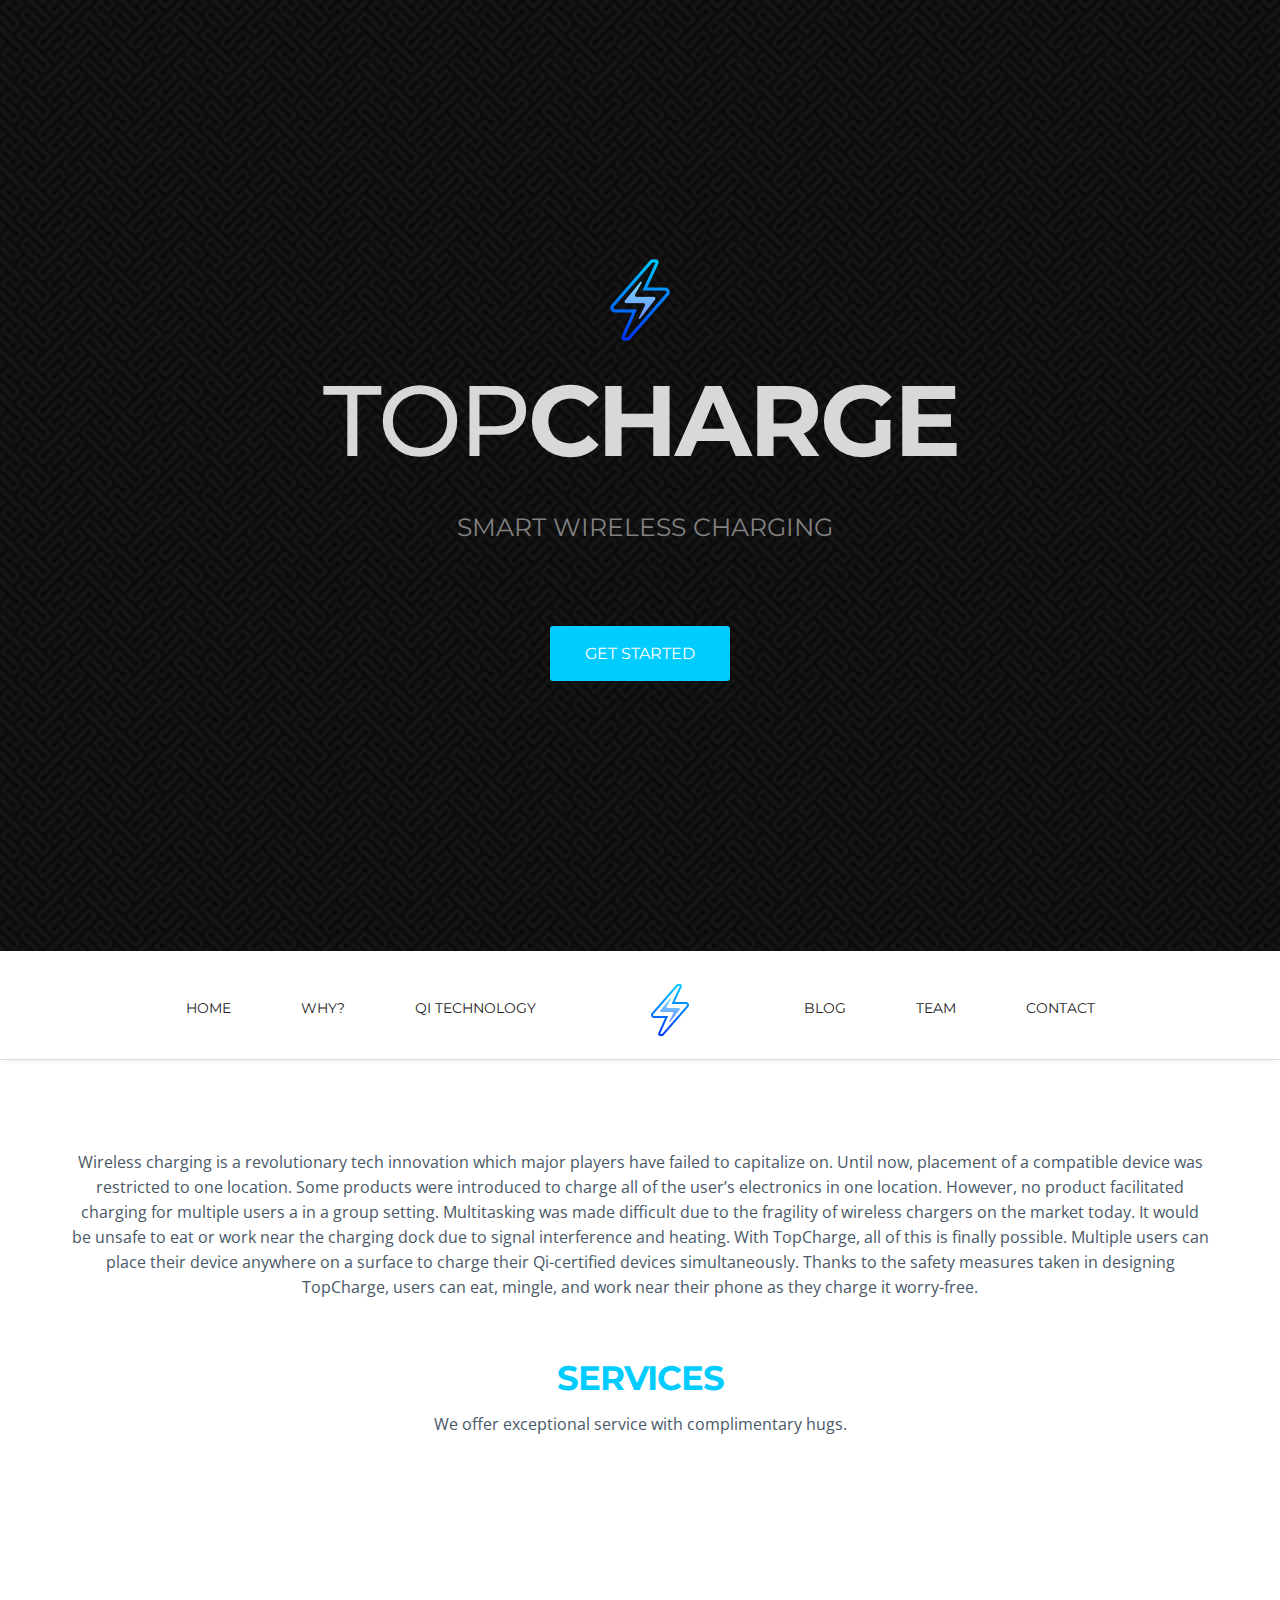
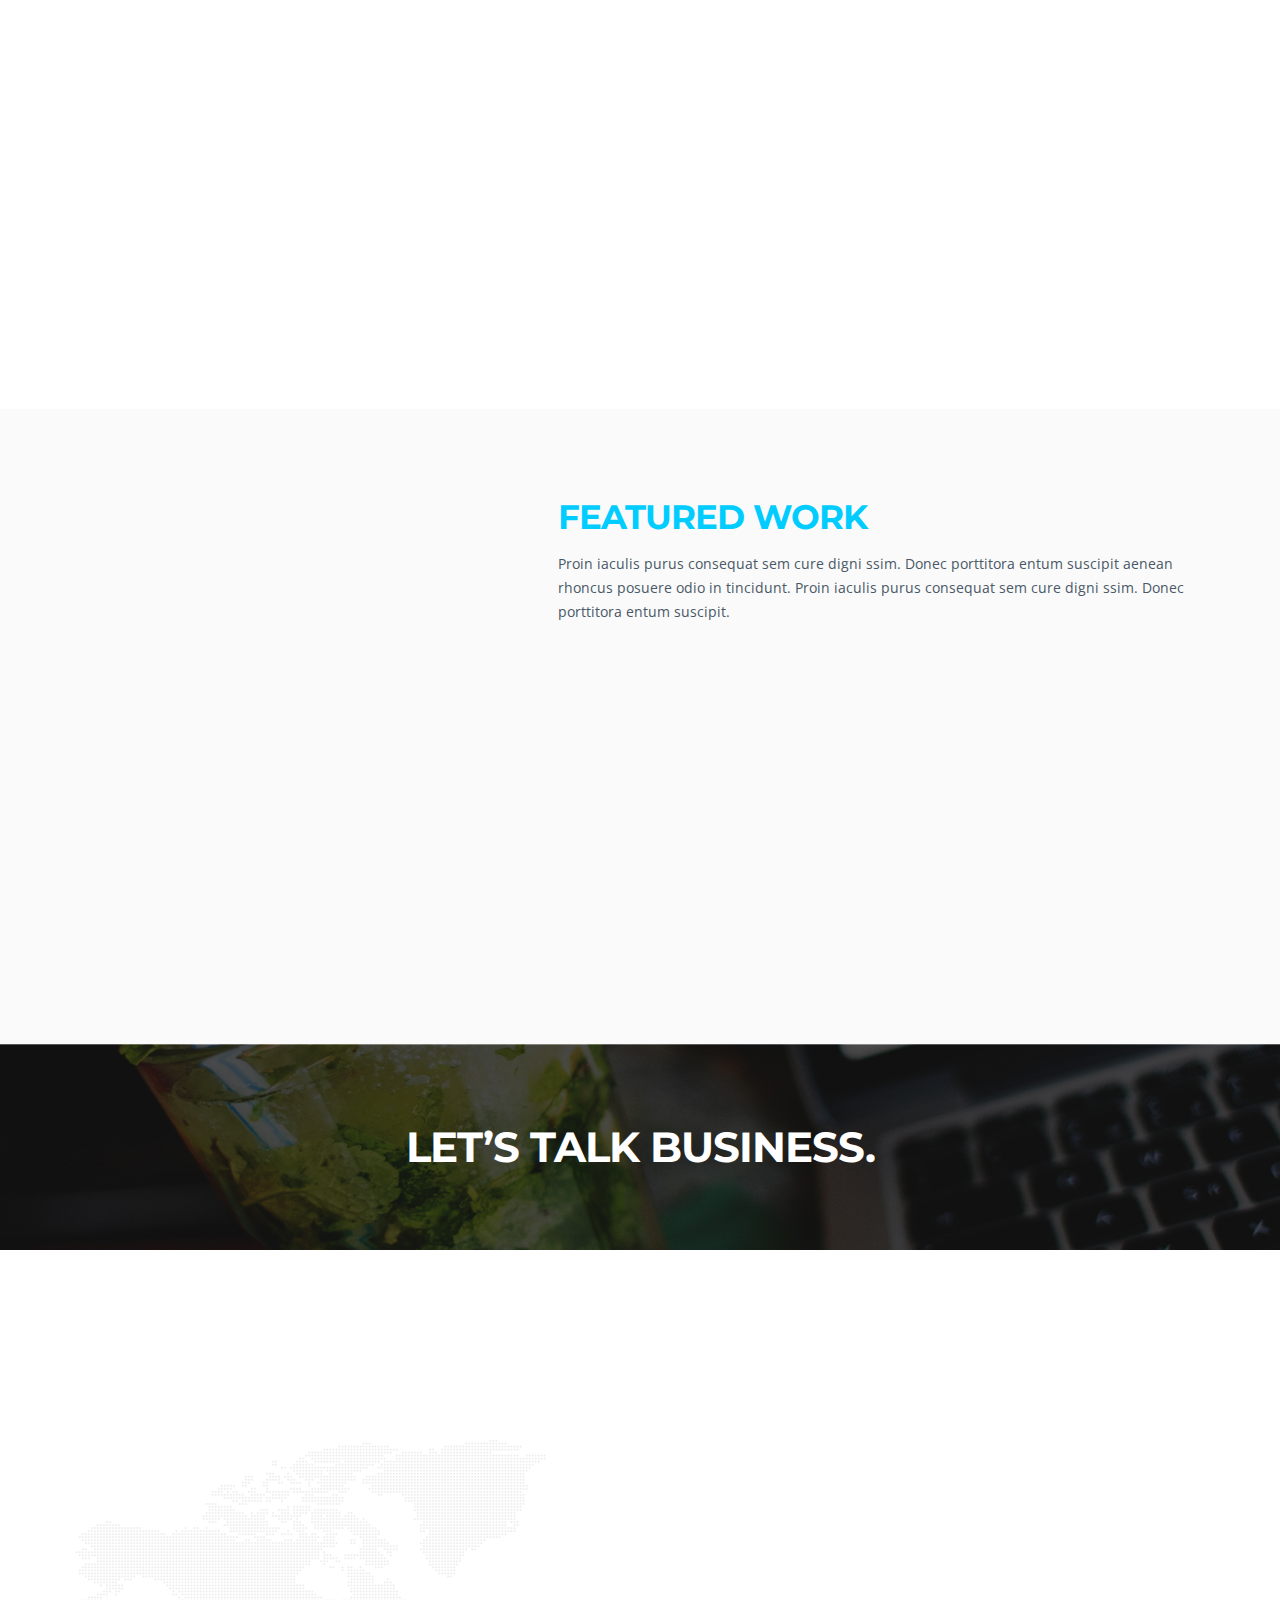
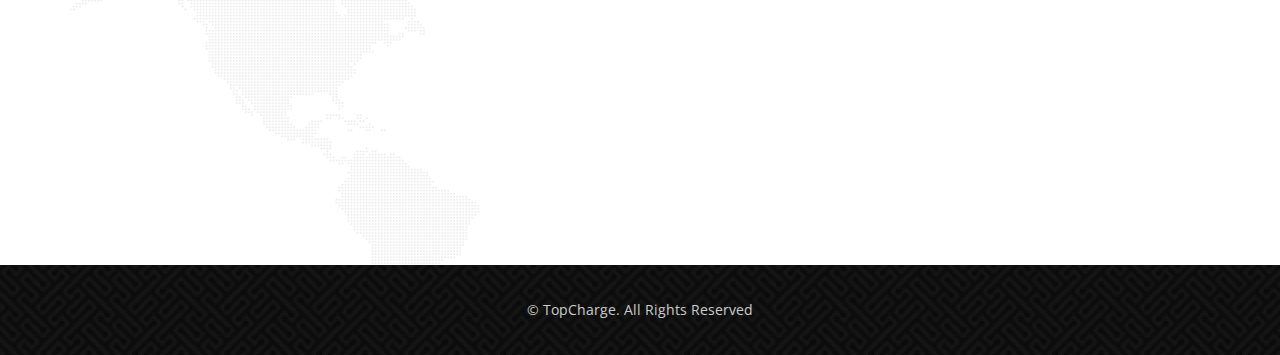
==== index.html @ f4004035 "Edits" ====
<!doctype html>
<html>

<head>
	<meta charset="utf-8">
	<meta name="viewport" content="width=device-width, maximum-scale=1">

	<title>TopCharge</title>
	<link rel="icon" href="img/bolt_50.png" type="image/png">
	<link rel="shortcut icon" href="img/bolt_50.png" type="img/x-icon">

	<link href='https://fonts.googleapis.com/css?family=Montserrat:400,700' rel='stylesheet' type='text/css'>
	<link href='https://fonts.googleapis.com/css?family=Open+Sans:400,300,800italic,700italic,600italic,400italic,300italic,800,700,600' rel='stylesheet' type='text/css'>

	<link href="css/bootstrap.css" rel="stylesheet" type="text/css">
	<link href="css/style.css" rel="stylesheet" type="text/css">
	<link href="css/font-awesome.css" rel="stylesheet" type="text/css">
	<link href="css/responsive.css" rel="stylesheet" type="text/css">
	<link href="css/magnific-popup.css" rel="stylesheet" type="text/css">
	<link href="css/animate.css" rel="stylesheet" type="text/css">

	<script type="text/javascript" src="js/jquery.1.8.3.min.js"></script>
	<script type="text/javascript" src="js/bootstrap.js"></script>
	<script type="text/javascript" src="js/jquery-scrolltofixed.js"></script>
	<script type="text/javascript" src="js/jquery.easing.1.3.js"></script>
	<script type="text/javascript" src="js/jquery.isotope.js"></script>
	<script type="text/javascript" src="js/wow.js"></script>
	<script type="text/javascript" src="js/classie.js"></script>
	<script type="text/javascript" src="js/magnific-popup.js"></script>
	<script src="contactform/contactform.js"></script>
</head>

<body>
		<header class="header" id="header">
		<!--header-start-->
		<div class="container">
			<figure class="logo animated fadeInDown delay-07s">
				<a href="#"><img src="img/bolt_100.png" alt=""></a>
			</figure>
			<h1 class="animated fadeInDown delay-07s">TOP<b>CHARGE</b></h1>
			<ul class="we-create animated fadeInUp delay-1s">
				<li>SMART WIRELESS CHARGING</li>
			</ul>

			</div>
			<a class="link animated fadeInUp delay-1s servicelink" href="#design">Get Started</a>
		</div>
	</header>
	<!--header-end-->

	<nav class="main-nav-outer" id="test">
		<!--main-nav-start-->
		<div class="container">
			<ul class="main-nav">
				<li><a href="index.html">Home</a></li>
				<li><a href="why.html">Why?</a></li>
				<li><a href="qi_tech.html">Qi Technology</a></li>
				<li class="small-logo"><a href="index.html"><img src="img/bolt_64.png" alt=""></a></li>
				<li><a href="blog.html">Blog</a></li>
				<li><a href="about_us.html">Team</a></li>
				<li><a href="contact.html">Contact</a></li>
			</ul>
			<a class="res-nav_click" href="#"><i class="fa fa-bars"></i></a>
		</div>
	</nav>
	<!--main-nav-end-->



	<section class="main-section" id="design">
		<!--main-section-start-->
		<div class="container">
			<H6>Wireless charging is a revolutionary tech innovation which major players have failed to capitalize on.  Until now, placement of a compatible device was restricted to one location.  Some products were introduced to charge all of the user’s electronics in one location.  However, no product facilitated charging for multiple users a in a group setting.  Multitasking was made difficult due to the fragility of wireless chargers on the market today.  It would be unsafe to eat or work near the charging dock due to signal interference and heating.  With TopCharge, all of this is finally possible.  Multiple users can place their device anywhere on a surface to charge their Qi-certified devices simultaneously.  Thanks to the safety measures taken in designing TopCharge, users can eat, mingle, and work near their phone as they charge it worry-free.</H6>

			<h2>Services</h2>
			<h6>We offer exceptional service with complimentary hugs.</h6>
			<div class="row">
				<div class="col-lg-4 col-sm-6 wow fadeInLeft delay-05s">
					<div class="service-list">
						<div class="service-list-col1">
							<i class="fa fa-paw"></i>
						</div>
						<div class="service-list-col2">
							<h3>branding &amp; identity</h3>
							<p>Proin iaculis purus digni consequat sem digni ssim. Donec entum digni ssim.</p>
						</div>
					</div>
					<div class="service-list">
						<div class="service-list-col1">
							<i class="fa fa-gear"></i>
						</div>
						<div class="service-list-col2">
							<h3>web development</h3>
							<p>Proin iaculis purus consequat sem digni ssim. Digni ssim porttitora .</p>
						</div>
					</div>
					<div class="service-list">
						<div class="service-list-col1">
							<i class="fa fa-apple"></i>
						</div>
						<div class="service-list-col2">
							<h3>mobile design</h3>
							<p>Proin iaculis purus consequat digni sem digni ssim. Purus donec porttitora entum.</p>
						</div>
					</div>
					<div class="service-list">
						<div class="service-list-col1">
							<i class="fa fa-medkit"></i>
						</div>
						<div class="service-list-col2">
							<h3>24/7 Support</h3>
							<p>Proin iaculis purus consequat sem digni ssim. Sem porttitora entum.</p>
						</div>
					</div>
				</div>
				<figure class="col-lg-8 col-sm-6  text-right wow fadeInUp delay-02s">
					<img src="img/macbook-pro.png" alt="">
				</figure>

			</div>
		</div>
	</section>
	<!--main-section-end-->

	<section class="main-section alabaster">
		<!--main-section alabaster-start-->
		<div class="container">
			<div class="row">
				<figure class="col-lg-5 col-sm-4 wow fadeInLeft">
					<img src="img/iphone.png" alt="">
				</figure>
				<div class="col-lg-7 col-sm-8 featured-work">
					<h2>featured work</h2>
					<P class="padding-b">Proin iaculis purus consequat sem cure digni ssim. Donec porttitora entum suscipit aenean rhoncus posuere odio in tincidunt. Proin iaculis purus consequat sem cure digni ssim. Donec porttitora entum suscipit.</P>
					<div class="featured-box">
						<div class="featured-box-col1 wow fadeInRight delay-02s">
							<i class="fa fa-magic"></i>
						</div>
						<div class="featured-box-col2 wow fadeInRight delay-02s">
							<h3>magic of theme development</h3>
							<p>Proin iaculis purus consequat sem cure digni ssim. Donec porttitora entum suscipit aenean rhoncus posuere odio in tincidunt. </p>
						</div>
					</div>
					<div class="featured-box">
						<div class="featured-box-col1 wow fadeInRight delay-04s">
							<i class="fa fa-gift"></i>
						</div>
						<div class="featured-box-col2 wow fadeInRight delay-04s">
							<h3>neatly packaged</h3>
							<p>Proin iaculis purus consequat sem cure digni ssim. Donec porttitora entum suscipit aenean rhoncus posuere odio in tincidunt. </p>
						</div>
					</div>
					<div class="featured-box">
						<div class="featured-box-col1 wow fadeInRight delay-06s">
							<i class="fa fa-dashboard"></i>
						</div>
						<div class="featured-box-col2 wow fadeInRight delay-06s">
							<h3>SEO optimized</h3>
							<p>Proin iaculis purus consequat sem cure digni ssim. Donec porttitora entum suscipit aenean rhoncus posuere odio in tincidunt. </p>
						</div>
					</div>
					<a class="Learn-More" href="#">Learn More</a>
				</div>
			</div>
		</div>
	</section>
	<!--main-section alabaster-end-->

		<section class="business-talking">
		<!--business-talking-start-->
		<div class="container">
			<h2>Let’s Talk Business.</h2>
		</div>
	</section>
	<!--business-talking-end-->
	<div class="container">
		<section class="main-section contact" id="contact">

			<div class="row">
				<div class="col-lg-6 col-sm-7 wow fadeInLeft">
					<div class="contact-info-box address clearfix">
						<h3><i class=" icon-map-marker"></i>Address:</h3>
						<span>200 University Ave W, Waterloo, ON N2L 3G1.</span>
					</div>
					<div class="contact-info-box phone clearfix">
						<h3><i class="fa fa-phone"></i>Phone:</h3>
						<span>1-416-417-1537</span>
					</div>
					<div class="contact-info-box email clearfix">
						<h3><i class="fa fa-pencil"></i>email:</h3>
						<span>topcharge123@gmail.com</span>
					</div>
					<div class="contact-info-box hours clearfix">
						<h3><i class="fa fa-clock-o"></i>Hours:</h3>
						<span><strong>Monday - Thursday:</strong> 10am - 6pm<br><strong>Friday:</strong> People work on Fridays now?<br><strong>Saturday - Sunday:</strong> Best not to ask.</span>
					</div>
				</div>
				<div class="col-lg-6 col-sm-5 wow fadeInUp delay-05s">
					<div class="form">

						<div id="sendmessage">Your message has been sent. Thank you!</div>
						<div id="errormessage"></div>
						<form action="" method="post" role="form" class="contactForm">
							<div class="form-group">
								<input type="text" name="name" class="form-control input-text" id="name" placeholder="Your Name" data-rule="minlen:4" data-msg="Please enter at least 4 chars" />
								<div class="validation"></div>
							</div>
							<div class="form-group">
								<input type="email" class="form-control input-text" name="email" id="email" placeholder="Your Email" data-rule="email" data-msg="Please enter a valid email" />
								<div class="validation"></div>
							</div>
							<div class="form-group">
								<input type="text" class="form-control input-text" name="subject" id="subject" placeholder="Subject" data-rule="minlen:4" data-msg="Please enter at least 8 chars of subject" />
								<div class="validation"></div>
							</div>
							<div class="form-group">
								<textarea class="form-control input-text text-area" name="message" rows="5" data-rule="required" data-msg="Please write something for us" placeholder="Message"></textarea>
								<div class="validation"></div>
							</div>

							<div class="text-center"><button type="submit" class="input-btn">Send Message</button></div>
						</form>
					</div>
				</div>
			</div>
		</section>
	</div>
	<footer class="footer">
		<div class="container">
			<span class="copyright">&copy; TopCharge. All Rights Reserved</span>			
		</div>
	</footer>


	<script type="text/javascript">
		$(document).ready(function(e) {

			$('#test').scrollToFixed();
			$('.res-nav_click').click(function() {
				$('.main-nav').slideToggle();
				return false

			});

      $('.Portfolio-box').magnificPopup({
        delegate: 'a',
        type: 'image'
      });

		});
	</script>

	<script>
		wow = new WOW({
			animateClass: 'animated',
			offset: 100
		});
		wow.init();
	</script>


	<script type="text/javascript">
		$(window).load(function() {

			$('.main-nav li a, .servicelink').bind('click', function(event) {
				var $anchor = $(this);

				$('html, body').stop().animate({
					scrollTop: $($anchor.attr('href')).offset().top - 102
				}, 1500, 'easeInOutExpo');
				/*
				if you don't want to use the easing effects:
				$('html, body').stop().animate({
					scrollTop: $($anchor.attr('href')).offset().top
				}, 1000);
				*/
				if ($(window).width() < 768) {
					$('.main-nav').hide();
				}
				event.preventDefault();
			});
		})
	</script>

	<script type="text/javascript">
		$(window).load(function() {


			var $container = $('.portfolioContainer'),
				$body = $('body'),
				colW = 375,
				columns = null;


			$container.isotope({
				// disable window resizing
				resizable: true,
				masonry: {
					columnWidth: colW
				}
			});

			$(window).smartresize(function() {
				// check if columns has changed
				var currentColumns = Math.floor(($body.width() - 30) / colW);
				if (currentColumns !== columns) {
					// set new column count
					columns = currentColumns;
					// apply width to container manually, then trigger relayout
					$container.width(columns * colW)
						.isotope('reLayout');
				}

			}).smartresize(); // trigger resize to set container width
			$('.portfolioFilter a').click(function() {
				$('.portfolioFilter .current').removeClass('current');
				$(this).addClass('current');

				var selector = $(this).attr('data-filter');
				$container.isotope({

					filter: selector,
				});
				return false;
			});

		});
	</script>

</body>

</html>
---- css/style.css ----
/*
    Theme Name: Knight
    Theme URL: https://bootstrapmade.com/knight-free-bootstrap-theme/
    Author: BootstrapMade
    Author URL: https://bootstrapmade.com
*/

/* CSS Document */

/* Float Elements 
---------------------------------*/
.fl-lt {float:left;}
.fl-rt {float:right;}

/* Clear Floated Elements
---------------------------------*/
.clear {
  clear: both;
  display: block;
  overflow: hidden;
  visibility: hidden;
  width: 0;
  height: 0;
}

.clearfix:before,
.clearfix:after {
  content: '\0020';
  display: block;
  overflow: hidden;
  visibility: hidden;
  width: 0;
  height: 0;
}

.clearfix:after {
  clear: both;
}

.figure{ margin:0px;}

img{ max-width:100%;}

a, a:hover, a:active{ outline:0px !important}

@font-face {
  font-family: 'FontAwesome';
  src: url('../fonts/fontawesome-webfont.eot?v=4.1.0');
  src: url('../fonts/fontawesome-webfont.eot?#iefix&v=4.1.0') format('embedded-opentype'), url('../fonts/fontawesome-webfont.woff?v=4.1.0') format('woff'), url('../fonts/fontawesome-webfont.ttf?v=4.1.0') format('truetype'), url('../fonts/fontawesome-webfont.svg?v=4.1.0#fontawesomeregular') format('svg');
  font-weight: normal;
  font-style: normal;
}

/* Primary Styles
---------------------------------*/
body {
	background:#fff;
	font-family: 'Open Sans', sans-serif;
	font-size:14px;
	font-weight:normal;
	color:#888888;
	margin:0;
}
h2{
	font-size:34px;
	color:#00CCFF;
	font-family: 'Montserrat', sans-serif;
	font-weight:700;
	letter-spacing: -1px;
	margin:0 0 15px 0;
	text-align:center;
	text-transform:uppercase;
}
h3{
	font-family: 'Montserrat', sans-serif;
	color:#222222;
	font-size:16px;
	margin:0 0 5px 0;
	text-transform:uppercase;
	font-weight:400;
}
h6{
	font-size:16px;
	color:#495867;
	font-family: 'Open Sans', sans-serif;
	font-weight:400;
	text-align:center;
	margin:0 0 60px 0;
	line-height:25px;

}
p{
	line-height:24px;
	margin:0;
	color:#495867;

}

/* Header Styles
---------------------------------*/

.header{
	text-align:center;
	background:url(../img/pw_maze_black_2X.png) left top repeat;
	padding:250px 0;
}
.logo{
	margin:0 auto 15px;
}
.header h1{
	font-family: 'Montserrat',sans-serif;
	font-size:100px;
	letter-spacing: -3px;
	margin:0 0 22px 0 ;
	color:#D7D9D7;
}

.we-create{
	padding:0;
	margin:35px 0 60px;
}
.wp-pic{
	margin-bottom:20px;
}
.we-create li{
	display:inline-block;
	font-family: 'Montserrat',sans-serif;
	font-size:25px;
	color: #808080;
	text-transform: uppercase;
	font-weight: 400;
	margin:0 5px 0 0;
	padding:0 0 0 15px;
}
.we-create li:first-child{
	background:none;
}

.start-button {
	padding-left: 0px;
}

.start-button li a{
color: #fff;
}


.link{
	padding:15px 35px;
	background:#00CCFF;
	color:#fff !important;
	font-size:16px;
	font-weight:400;
	font-family: 'Montserrat', sans-serif;
	display:inline-block;
	border-radius:3px;
	text-transform:uppercase;
	line-height:25px;
	margin-bottom:20px;
	margin-top:20px;
	transition:all 0.3s ease-in-out;
	-moz-transition:all 0.3s ease-in-out;
	-webkit-transition:all 0.3s ease-in-out;
}
.link:hover {
	text-decoration:none;
	color:#00CCFF !important;
	background:#fff;
}

.link:active, .link:focus {
	background: #00CCFF;
	text-decoration:none;
	color:#fff !important;
}

/* Navigation
---------------------------------*/
.main-nav-outer{
	padding:0px;
	border-bottom:1px solid #dddddd;
	box-shadow:0 4px 5px -3px #ececec;
	position:relative;
	background:#fff;
}
.main-nav{
	text-align:center;
	margin:10px 0 0px;
	padding:0;
	list-style:none;
}
.main-nav li{
	display:inline;
	margin:0 1px;
}
.main-nav li a{
	display:inline-block;
	color:#222222;
	text-transform:uppercase;
	font-family: 'Montserrat', sans-serif;
	text-decoration: none;
	line-height:20px;
	margin:17px 32px;
	transition:all 0.3s ease-in-out;
	-moz-transition:all 0.3s ease-in-out;
	-webkit-transition:all 0.3s ease-in-out;
}

.main-nav li a:hover{ 
	text-decoration:none;
	color: #00CCFF;
}

.main-nav li a:active{ 
	text-decoration:none;
	color: #00CCFF;
}

.small-logo{ 
	padding:0 32px;
}

.main-section{
	padding:90px 0 110px;
}


/* Services
---------------------------------*/

.service-list{
	padding:0 0 0 0;
	font-size:14px;
	margin-bottom:40px;
}
.service-list-col1{
	float:left;
	width:60px;
}
.service-list-col1 i{
	font-style:normal;
	font-size:38px;
	display:block;
	color:#222;
	font-family: 'FontAwesome';
	line-height:38px;
}
.service-list-col2{
	overflow:hidden;	
}
.main-section.alabaster{
	background:#fafafa;
}

/* Featured Work
---------------------------------*/
.featured-work{
	font-size:14px;
}
.featured-work h2{
	text-align:left;
}
.featured-box{
	padding:0 0 0 0;
	margin-bottom:25px;
	font-size:14px;
}
.featured-box h3{
	margin-bottom:5px;
}
.featured-box p{
	line-height:22px;
}
.featured-work p.padding-b{
	padding-bottom:35px;
}
.featured-box-col1{
	width:60px;
	float:left;
}
.featured-box-col1 i{
	display:block;
	line-height:38px;
	font-family: 'FontAwesome';
	font-size:38px;
	color:#777777;
	font-style:normal;
}
.featured-box-col2{ overflow:hidden;}
.featured-box.magic{
	background:url(../img/magic.png) left top no-repeat;
}
.featured-box.packaged{
	background:url(../img/packaged.png) left top no-repeat;
}
.featured-box.seo{
	background:url(../img/seo.png) left top no-repeat;
}
.Learn-More{
	display:inline-block;
	padding:0 5px 0 0;
	color:#7cc576;
	font-size:16px;
	text-transform:uppercase;
	font-family: 'Montserrat', sans-serif;
	font-weight:400;
	line-height:24px;
	transition:all 0.3s ease-in-out;
	-moz-transition:all 0.3s ease-in-out;
	-webkit-transition:all 0.3s ease-in-out;
	display: none;
}
.Learn-More i{ 
	padding-right:15px;
}

.Learn-More:hover, .Learn-More:focus{ 
	text-decoration:none;
	color: #111;
}


/* Portfolio
---------------------------------*/
.Portfolio-nav{
	padding:0;
	margin:0 0 45px 0;
	list-style:none;
	text-align:center;
}
.Portfolio-nav li{
	margin:0 10px;
	display:inline;
}
.Portfolio-nav li a{
	display:inline-block;
	padding:10px 22px;
	font-size:12px;
	line-height:20px;
	color:#222222;
	border-radius:4px;
	text-transform:uppercase;
	font-family: 'Montserrat', sans-serif;
	background:#f7f7f7;
	margin-bottom:5px;
	transition:all 0.3s ease-in-out;
	-moz-transition:all 0.3s ease-in-out;
	-webkit-transition:all 0.3s ease-in-out;
}
.Portfolio-nav li a:hover{
	background:#7cc576;
	color:#fff;
	text-decoration:none;
}

.portfolioContainer{
	margin:0 auto;
	padding-left:15px;
}

.Portfolio-box{
	text-align:center;
	margin-bottom:30px;
	height:350px;
	width:350px;
	overflow:hidden;
	float:left;
	padding:0;
}
.Portfolio-box img{
	margin-bottom:25px;
	transition:all 0.3s ease-in-out;
	-moz-transition:all 0.3s ease-in-out;
	-webkit-transition:all 0.3s ease-in-out;	
}

.Portfolio-box img:hover {
	opacity: 0.6;
}

.Portfolio-nav li a.current{
	background:#7cc576;
	color:#fff;
	text-decoration:none;
}
img {
   max-width:100%;
}

/* no transition on .isotope container */

.isotope .isotope-item {
  /* change duration value to whatever you like */
  -webkit-transition-duration: 0.6s;
     -moz-transition-duration: 0.6s;
          transition-duration: 0.6s;
}

.isotope .isotope-item {
  -webkit-transition-property: -webkit-transform, opacity;
     -moz-transition-property:    -moz-transform, opacity;
          transition-property:         transform, opacity;
}

.main-section.paddind{
	padding-bottom:60px;
}

/* Clients
---------------------------------*/
.client-part{
	background:url(../img/section-bg1.jpg) center center no-repeat;
	background-size:cover;
	padding:55px 0;
	text-align:center;
}
.client-part-haead{
	color:#fdfdfd;
	font-size:28px;
	line-height:41px;
	margin:30px 0 10px;
	font-family: ''Open Sans',sans-serif';
	font-style: italic;
}
.client{
	padding:0;
	margin:20px 0 0;
	list-style:none;
	text-align:center;
}
.client li{
	display:inline;
	margin:0 15px;
}
.client li a{
	display:inline-block;
}
.client li a img{
	margin-bottom:15px;
	border-radius:50%;
}
.client li a:hover{
	text-decoration:none;
}
.client li a h3{
	color:#ffffff;
}
.client li a span{
	color:#f1f1f1;
}
.quote-right{
	font-style:normal;
	width:68px;
	height:68px;
	margin:0 auto;
	border:2px solid #7cc576;
	border-radius:50%;
	display:block;
	line-height:68px;
	text-align:center;
	font-size:27px;
	color:#7cc576;
	cursor: pointer;
	transition:all 0.3s ease-in-out;
	-moz-transition:all 0.3s ease-in-out;
	-webkit-transition:all 0.3s ease-in-out;
}

.quote-right:hover{
color: #fff;
border: 2px solid #fff;
}

.c-logo-part{
	background:#7cc576;
	padding:25px 0;
    filter: alpha(opacity=60);
}
.c-logo-part ul{
	padding:0;
	margin:0;
	list-style:none;
	text-align:center;
}
.c-logo-part ul li{
	display:inline;
	margin:0 25px;
}
.c-logo-part ul a{
	display:inline-block;
	margin: 0 20px;
}
.main-section.team{
	padding:85px 0;
}
.main-section.team h6{
	margin-bottom:40px;
}


/* Team
---------------------------------*/
.team-leader-block{
	max-width:993px;
	margin:0 auto;
}
.team-leader-box{
	width:30.66%;
	margin-right: 3.82979%;
	margin-bottom: 3.82979%;
	height: 490px;
	overflow: hidden;
	text-align: center;
	float: left;
}
.team-leader-box span{
	margin-bottom:24px;
	display:block;
}
.team-leader-box:nth-of-type(3n+0){ margin:0;}
.team-leader{
	width:auto;
	height:auto;
	position:relative;
	border-radius:50%;
	box-shadow:0px 0px 0px 7px rgba(241,241,241,0.80);
	margin:7px 7px 25px 7px;
	
}
.team-leader-shadow{
	transition:all 0.3s ease-in-out;
	-moz-transition:all 0.3s ease-in-out;
	-webkit-transition:all 0.3s ease-in-out;
	border-radius:50%;
	position:absolute;
	width:100%;
	height:100%;
	z-index:10;
	border-radius:50%;
}
.team-leader-shadow a{
	display:block;
	width:100%;
	height:100%;
}
.team-leader:hover .team-leader-shadow{
	box-shadow:inset  0px 0px 0px 148px rgba(17,17,17,0.80);
}
.team-leader:hover ul{ display:block; opacity:1}
.team-leader img{
	display:block;
	border-radius:50%;
}
.team-leader ul{
	display:block;
	opacity:0;
	padding:0;
	margin:0;
	list-style:none;
	position:absolute;
	left:0;
	top:50%;
	width:100%;
	text-align:center;
	margin-top:-14px;
	z-index:15;
	transition:all 0.6s ease-in-out;
	-moz-transition:all 0.6s ease-in-out;
	-webkit-transition:all 0.6s ease-in-out;
}
.team-leader ul li{
	display:inline;
	margin:0 11px;
}
.team-leader ul li a{
	font-family: 'FontAwesome';
	display:inline-block;
	font-size:28px;
	color:#fff;	
	transition:all 0.3s ease-in-out;
	-moz-transition:all 0.3s ease-in-out;
	-webkit-transition:all 0.3s ease-in-out;
}
.team-leader ul li a:hover, .team-leader ul li a:focus{
	text-decoration:none;
}
.team-leader ul li a.fa-linkedin-square:hover{
	color:#55acee;
}
.team-leader ul li a.fa-mail-forward:hover{
	color:#dd4b39;
}

/* Talk Business
---------------------------------*/
.business-talking{
	background:url(../img/section-bg2.jpg) top center no-repeat;
	background-size:cover;
	padding:60px 0 10px;
	text-align:center;
}
.business-talking h2{
	font-family: 'Montserrat', sans-serif;
	font-weight:700;
	padding:0;
	margin:20px 0 70px;
	text-transform:uppercase;
	font-size:42px;
	color:#fff;
}


/* Contact
---------------------------------*/
.main-section.contact{
	padding:90px 0 100px;
}

.main-section.contact{
	background:url(../img/bg-map.png) left 190px no-repeat;
}
.contact-info-box{
	font-size:15px;
	margin:0 0 14px 68px;
	padding-left:0;
}
.contact-info-box h3{
	font-size: 15px;
	font-weight:400;
	float:left;
	width:102px;
	margin-right:12px;
	line-height:28px;
}
.contact-info-box h3 i{
	font-style:normal;
	font-size:18px;
	color:#222222;
	font-family: 'FontAwesome';
	font-weight:normal;
	margin-right:7px;
}
.contact-info-box span{
	line-height:28px;
	display:block;
	overflow:hidden;
}
.social-link{
	padding:35px 0;
	margin:0 0 0 68px;
	display:block;
	overflow:hidden;
	list-style:none;
}
.social-link li{
	float:left;
	margin-right:8px;
}
.social-link li a{
	display:block;
	width:50px;
	height:50px;
	text-align:center;
	line-height:50px;
	font-size:25px;
	color:#fff;
	background:#222222;
	border-radius:50%;
	transition:all 0.3s ease-in-out;
}
.social-link li a:hover, .social-link li a:focus{
	text-decoration:none;
}
.twitter a:hover {
	background: #55acee;
}
.facebook a:hover {
	background: #3b5998;
}
.pinterest a:hover {
	background: #cb2026;
}
.gplus a:hover {
	background: #dd4b39;
}
.dribbble a:hover {
	background: #ea4c89;
}

.form{
	margin:0 66px 0 30px;
}
.input-text{
	padding:15px 16px;
	border:1px solid #ccc;
	width:100%;
	height:50px;
	display:block;
	border-radius:4px;
	font-size:15px;
	color:#aaa;
	font-family: 'Open Sans', sans-serif;
	margin:0 0 15px 0;
	transition:all 0.3s ease-in-out;
	-moz-transition:all 0.3s ease-in-out;
	-webkit-transition:all 0.3s ease-in-out;
}
.input-text:focus {
	border: 1px solid #7cc576;
	outline:0;
	-webkit-box-shadow: inset 0 1px 1px rgba(0, 0, 0, 0.075), 0 0 8px rgba(124, 197, 118, 0.3);
	-moz-box-shadow: inset 0 1px 1px rgba(0, 0, 0, 0.075), 0 0 8px rgba(124, 197, 118, 0.3);	
	box-shadow: inset 0 1px 1px rgba(0, 0, 0, 0.075), 0 0 8px rgba(124, 197, 118, 0.3);
}

.input-text.text-area{
	height:165px;
	resize:none;
	overflow:auto;
}
.input-btn{
	width:175px;
	height:50px;
	background:#7cc576;
	border-radius:4px;
	color:#ffffff;
	font-size:14px;
	text-transform:uppercase;
	font-family: 'Montserrat', sans-serif;
	font-weight:400;
	border:0px;
	transition:all 0.3s ease-in-out;
	-moz-transition:all 0.3s ease-in-out;
	-webkit-transition:all 0.3s ease-in-out;
}

.input-btn:hover{
	background: #111;
	color: #fff;
}

.validation {
    color: red;
    display:none;
    margin: 0 0 20px;
    font-weight:400;
    font-size:13px;
}

#sendmessage {
    color: #7cc576;
    border:1px solid #7cc576;
    display:none;
    text-align:center;
    padding:15px;
    font-weight:600;
    margin-bottom:15px;
}

#errormessage {
    color: red;
    display:none;
    border:1px solid red;
    text-align:center;
    padding:15px;
    font-weight:600;
    margin-bottom:15px;
}

#sendmessage.show, #errormessage.show, .show {
	display:block;
}

/* Footer
---------------------------------*/

.footer{
	background:url(../img/pw_maze_black_2X.png) left top repeat;
	padding:35px 0 35px;
}
.footer-logo{
	margin:15px auto 35px;
	width: 76px;
}
.copyright, .credits{
	color:#cccccc;
	font-size:14px;
	display:block;
	text-align:center;
}
.copyright a, .credits a{
	color:#7cc576;
	font-weight:600;
	text-decoration: none;
	transition:all 0.3s ease-in-out;
	-moz-transition:all 0.3s ease-in-out;
	-webkit-transition:all 0.3s ease-in-out;
}

.copyright a:hover, .credits a:hover {
	color: #fff;
}

.res-nav_click {
	line-height:38px;
	font-family: 'FontAwesome';
	font-size:38px;
	text-decoration: none !important;
	color:#777777;
	font-style:normal;
	display:none;
	width:42px;
	height:27px;
	margin:20px auto;
	transition:all 0.3s ease-in-out;
	-moz-transition:all 0.3s ease-in-out;
	-webkit-transition:all 0.3s ease-in-out;
}

.res-nav_click:hover, .res-nav_click:active, .res-nav_click:focus {
	color: #7cc576 !important;
}

.portfolioContainer{
	max-width: 1140px;
}


/* Animation Timers
---------------------------------*/
.delay-02s { 
	animation-delay: 0.2s; 
	-webkit-animation-delay: 0.2s; 
}
.delay-03s { 
	animation-delay: 0.3s; 
	-webkit-animation-delay: 0.3s; 
}
.delay-04s { 
	animation-delay: 0.4s; 
	-webkit-animation-delay: 0.4s; 
}

.delay-05s { 
	animation-delay: 0.5s; 
	-webkit-animation-delay: 0.5s; 
}
.delay-06s { 
	animation-delay: 0.6s; 
	-webkit-animation-delay: 0.6s; 
}

.delay-07s { 
	animation-delay: 0.7s; 
	-webkit-animation-delay: 0.7s; 
}
.delay-08s { 
	animation-delay: 0.8s; 
	-webkit-animation-delay: 0.8s; 
}

.delay-09s { 
	animation-delay: 0.9s; 
	-webkit-animation-delay: 0.9s; 
}
.delay-1s { 
	animation-delay: 1s; 
	-webkit-animation-delay: 1s; 
}
.delay-12s { 
	animation-delay: 1.2s; 
	-webkit-animation-delay: 1.2s; 
}
---- css/responsive.css ----
/* ==========================================================================
   Media Queries
   ========================================================================== */


@media only screen and (min-width: 992px) {
	/****Ipad Landscape 1024 Container 970 ****/

	.service-list{ margin-bottom:30px;}
	.c-logo-part ul li{ margin:0 15px;}
	.form{ margin:0 0 0 20px}
	.main-nav{ display:block !important; }
	/*.portfolioContainer{ width:800px; margin:0px auto !important; } */

}

@media only screen and (min-width: 768px) and (max-width: 991px) {
	/****Ipad Portrait 768 Container 750 ****/
	body{ font-size:13px;}
	p{ line-height:20px ;}
	.header h1{ font-size:46px;}
	.main-nav ul li a{ padding:14px;}
	.small-logo{ padding:0 20px;}
	h2{ font-size:30px}
	h6{ font-size:16px;}
	h3{ font-size:15px;}
	.service-list{ margin-bottom:20px; font-size:15px;}
	.featured-work p.padding-b{ padding-bottom:15px;}
	.main-section{ padding:70px 0;}
	.c-logo-part ul li{ margin:0 1%; float:left; width:18%;}
	.c-logo-part ul li a{ display:block;}
	.c-logo-part ul li a img{ display:block;}
	.form{ margin:0;}
	.contact-info-box{ margin:0 ;}
	.social-link{ margin:0;}

	.main-nav{ display:block !important; }
	.main-nav li a{ padding:8px 15px;}
	/*.portfolioContainer{ width:750px; margin:0px auto !important; }
	.Portfolio-box{ height:250px;}*/



}

@media only screen and (max-width: 767px) {
	/****Mobile Landscape 480 Container 100% ****/
	body{ font-size:12px;}
	h2{ font-size:26px;}
	h3{ font-size:14px;}
	h6{ font-size:16px; margin-bottom:40px;}
	p{ line-height:18px;}
	.service-list{ font-size:12px; margin-bottom:20px;}
	.we-create li{ font-size:13px; padding:0 0 0 8px}
	.header h1{ font-size:28px;}
	.header{ padding:60px 0;}
	.main-section{ padding:60px 0 70px;}
	.main-nav{ display:none; position:absolute; left:0; width:100%; top:68px; margin:0 auto; float: none; background:#fff; z-index: 99; border-top: 1px solid #eee;}
	.main-nav li{ display:block;}
	.main-nav li.small-logo{ display:none;}
	.main-nav li a{ display:block; padding:12px 32px; margin: 4px 0; border-bottom: 1px solid #f3f3f3;;}
	.main-nav li a:hover{color:#7cc576}
	.team-leader-box{ max-width:307px; width:auto; float:none; margin:0 auto;	}
	.team-leader-box:nth-of-type(3n){ margin:0 auto}
	.res-nav_click{ display:block;}
	.featured-work{ font-size:12px; margin-top:30px;}
	.featured-box{ font-size:12px;}
	.featured-box p{ line-height:18px; }
	.c-logo-part ul a{ margin-bottom:5px;}
	.main-section.team{ padding:60px 0 50px;}
	.business-talking h2{ font-size:36px;}
	.contact-info-box{ margin:0 0 12px 30px; font-size:12px;}
	.contact-info-box span{ line-height:18px;}
	.contact-info-box.phone span, .contact-info-box.email span { padding-top: 6px;}
	.social-link{ margin-left:30px;}
	.form{ margin:0 30px;}
	.copyright{ font-size:12px;}
	.business-talking a{ padding:10px 25px; font-size:14px;}
	.main-section.contact{ padding:60px 0 70px}
	.client-part-haead{ font-size:20px; line-height:30px;}
	.link{ font-size:14px; padding:10px 25px;}
	.logo{ width:100px;}
	.main-section.contact{ background-size:contain;}
	.Portfolio-nav li a{ padding:5px 16px;}
	.Portfolio-nav li{ display:block;}
	/*.isotope-item img{ width:300px; left:50%; margin-left:-100px;}
	.isotope-item{ width:300px; margin:0px auto;}
	.isotope{ width:400px; margin:0px auto;}
	.Portfolio-box{}
	.portfolioContainer{ width:350px; margin:0px auto !important; } */


}

@media only screen and (max-width: 479px) {
	/****Mobile Portrait 320 ****/
	.contact-info-box{ margin-left:0px;}
	.header{ padding:40px;}
	.social-link{ margin-left:0px;}
	.form{ margin:0}
	.c-logo-part ul li{ display:block;}
	.Portfolio-box{  max-width:300px !important; width:96.4% !important; margin:0 !important}
	.Portfolio-box img { max-width:100%;}
	.portfolioContainer{ width:280px !important; margin:0 auto !important }

}
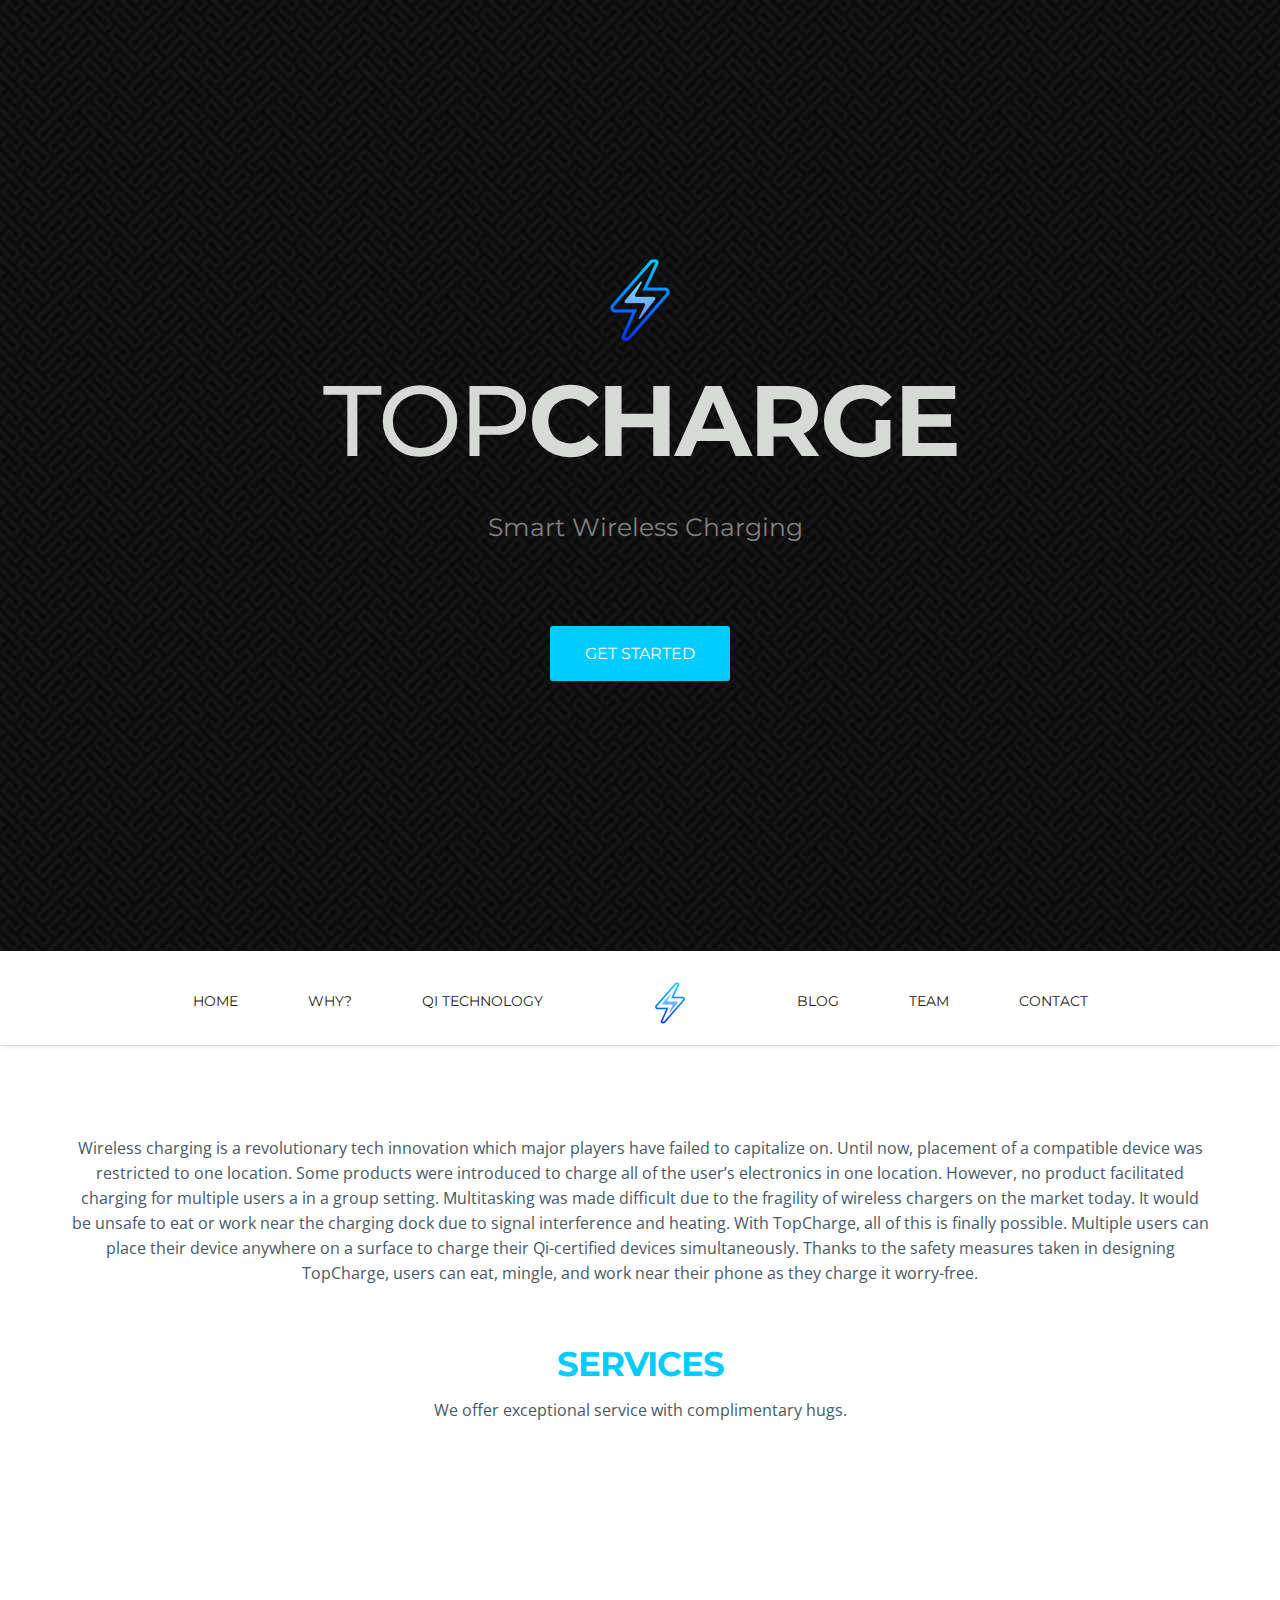
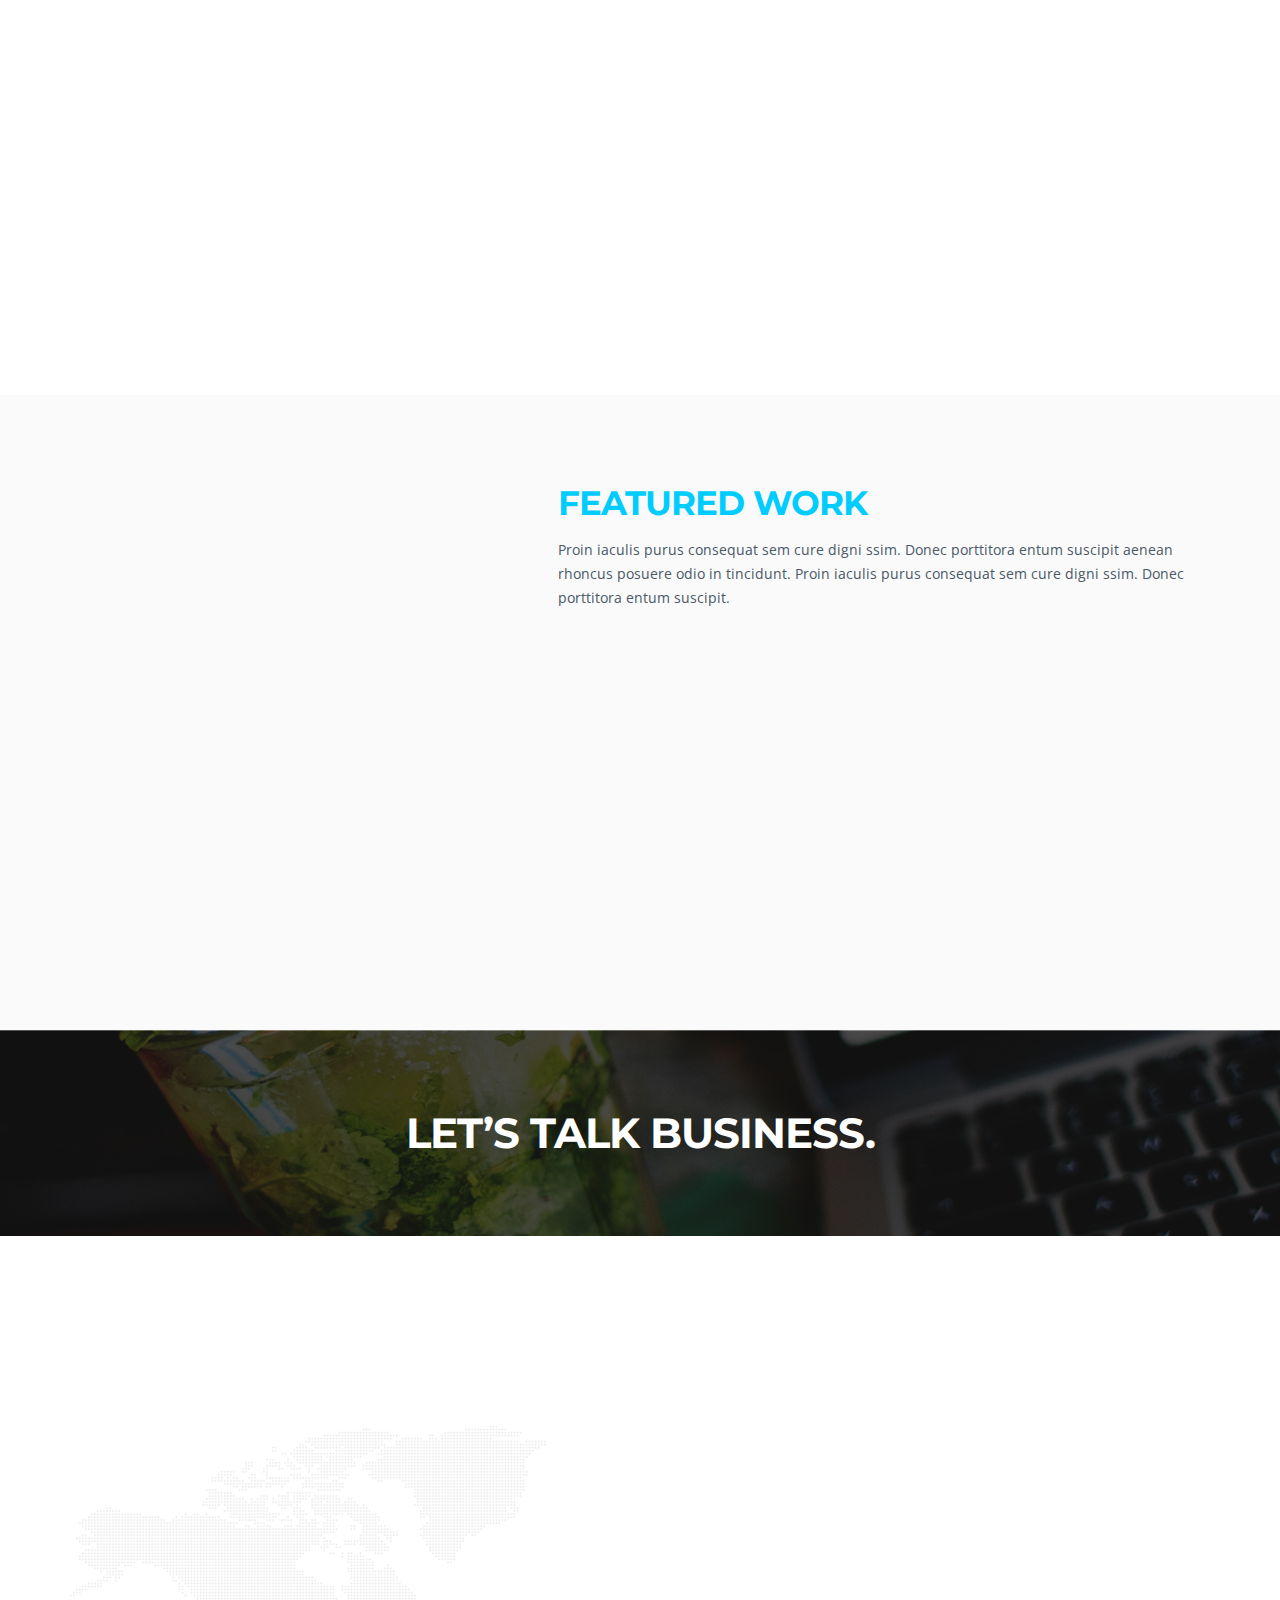
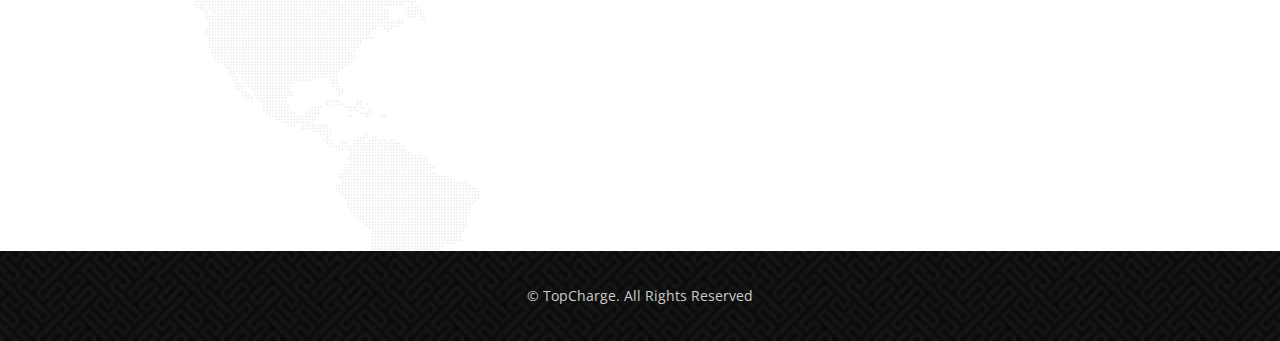
==== commit a7e1a76d: "Logo Updated, Qi Tech Page Finished" ====
--- a/index.html
+++ b/index.html
@@ -39,7 +39,7 @@
 			</figure>
 			<h1 class="animated fadeInDown delay-07s">TOP<b>CHARGE</b></h1>
 			<ul class="we-create animated fadeInUp delay-1s">
-				<li>SMART WIRELESS CHARGING</li>
+				<li>Smart Wireless Charging</li>
 			</ul>
 
 			</div>
@@ -55,7 +55,7 @@
 				<li><a href="index.html">Home</a></li>
 				<li><a href="why.html">Why?</a></li>
 				<li><a href="qi_tech.html">Qi Technology</a></li>
-				<li class="small-logo"><a href="index.html"><img src="img/bolt_64.png" alt=""></a></li>
+				<li class="small-logo"><a href="index.html"><img src="img/bolt_50.png" alt=""></a></li>
 				<li><a href="blog.html">Blog</a></li>
 				<li><a href="about_us.html">Team</a></li>
 				<li><a href="contact.html">Contact</a></li>
--- a/css/style.css
+++ b/css/style.css
@@ -1,10 +1,3 @@
-/*
-    Theme Name: Knight
-    Theme URL: https://bootstrapmade.com/knight-free-bootstrap-theme/
-    Author: BootstrapMade
-    Author URL: https://bootstrapmade.com
-*/
-
 /* CSS Document */
 
 /* Float Elements 
@@ -41,7 +34,13 @@
 
 img{ max-width:100%;}
 
+
+a.in_text {color:#00CCFF;}
+a.in_text:visited {color:#00CCFF;}
+a.in_text:hover {color:#002EFF; text-decoration: none;}
+
 a, a:hover, a:active{ outline:0px !important}
+
 
 @font-face {
   font-family: 'FontAwesome';
@@ -104,6 +103,7 @@
 	background:url(../img/pw_maze_black_2X.png) left top repeat;
 	padding:250px 0;
 }
+
 .logo{
 	margin:0 auto 15px;
 }
@@ -127,7 +127,6 @@
 	font-family: 'Montserrat',sans-serif;
 	font-size:25px;
 	color: #808080;
-	text-transform: uppercase;
 	font-weight: 400;
 	margin:0 5px 0 0;
 	padding:0 0 0 15px;
@@ -252,6 +251,10 @@
 	background:#fafafa;
 }
 
+.qi_tech_pic{
+	border-radius: 15px 50px;
+}
+
 /* Featured Work
 ---------------------------------*/
 .featured-work{
@@ -472,7 +475,7 @@
 }
 
 .c-logo-part{
-	background:#7cc576;
+	background:#00CCFF;
 	padding:25px 0;
     filter: alpha(opacity=60);
 }
@@ -870,4 +873,4 @@
 .delay-12s { 
 	animation-delay: 1.2s; 
 	-webkit-animation-delay: 1.2s; 
-}+}
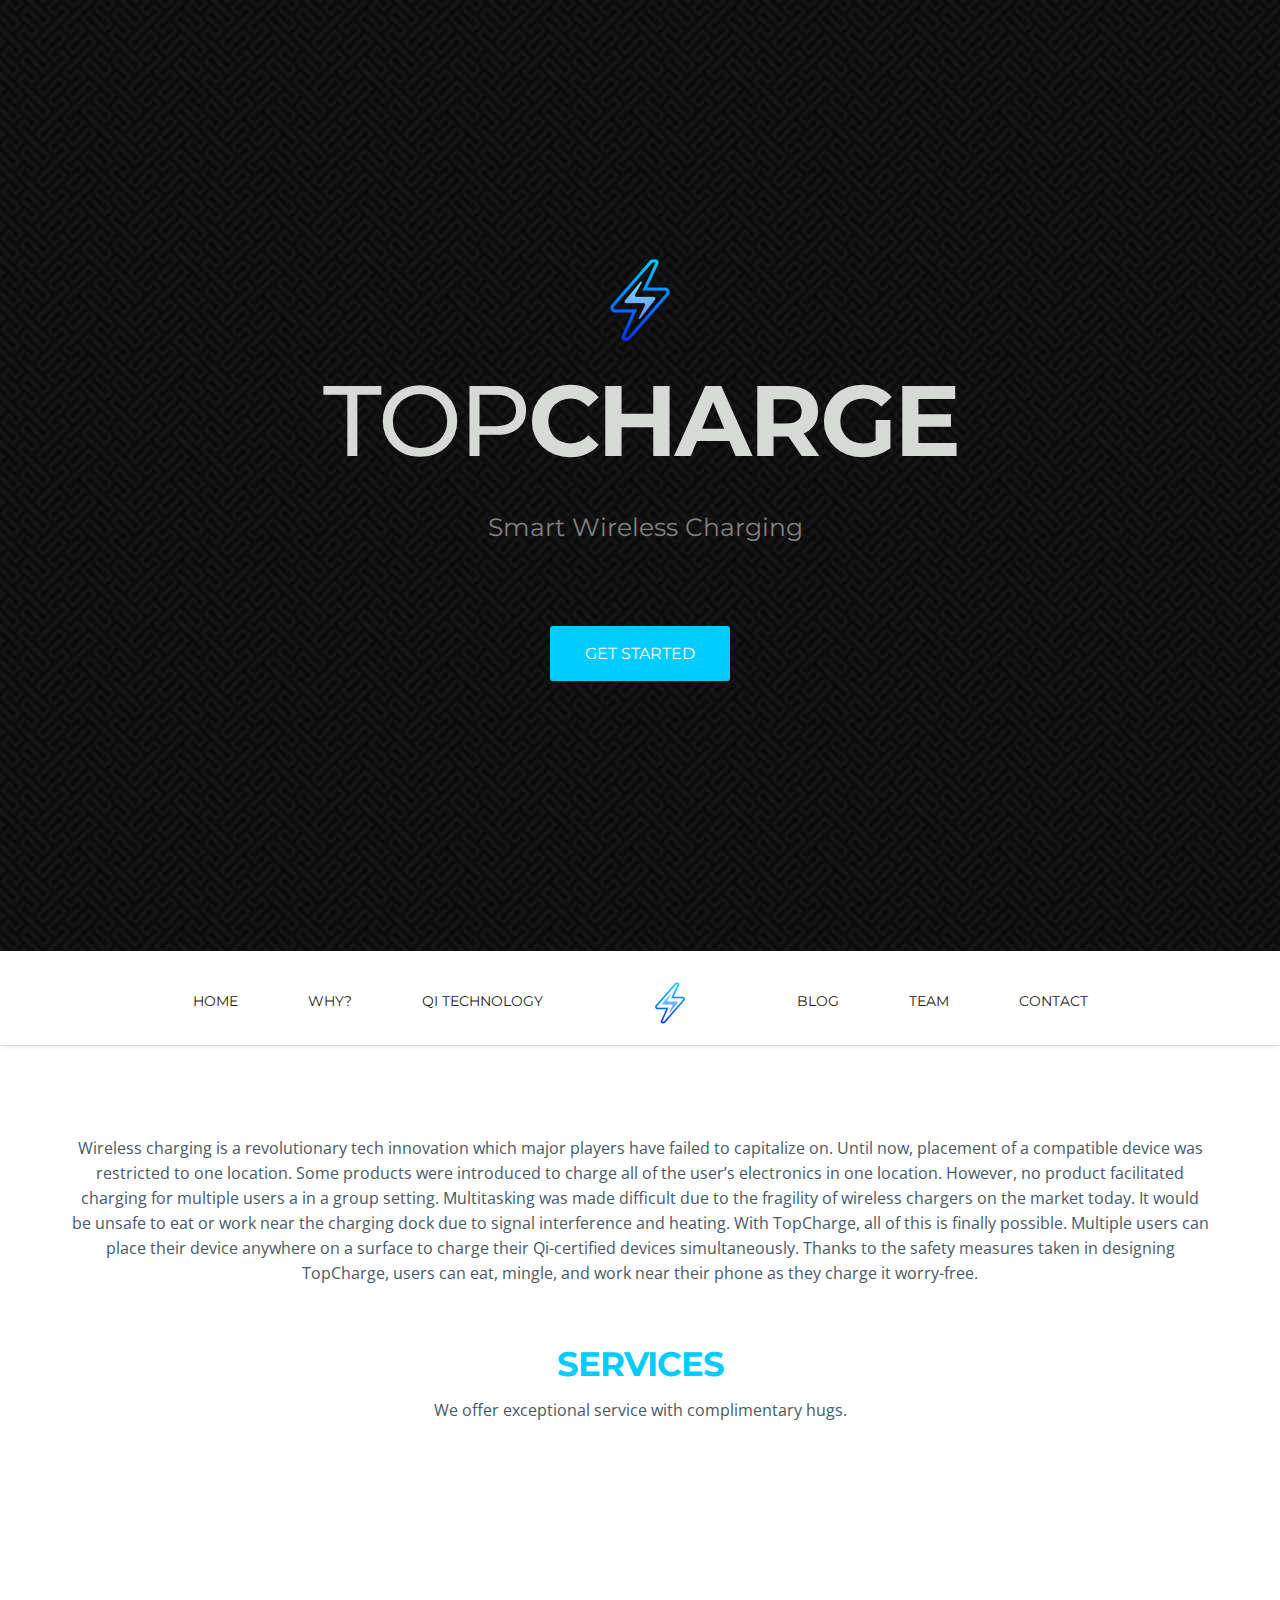
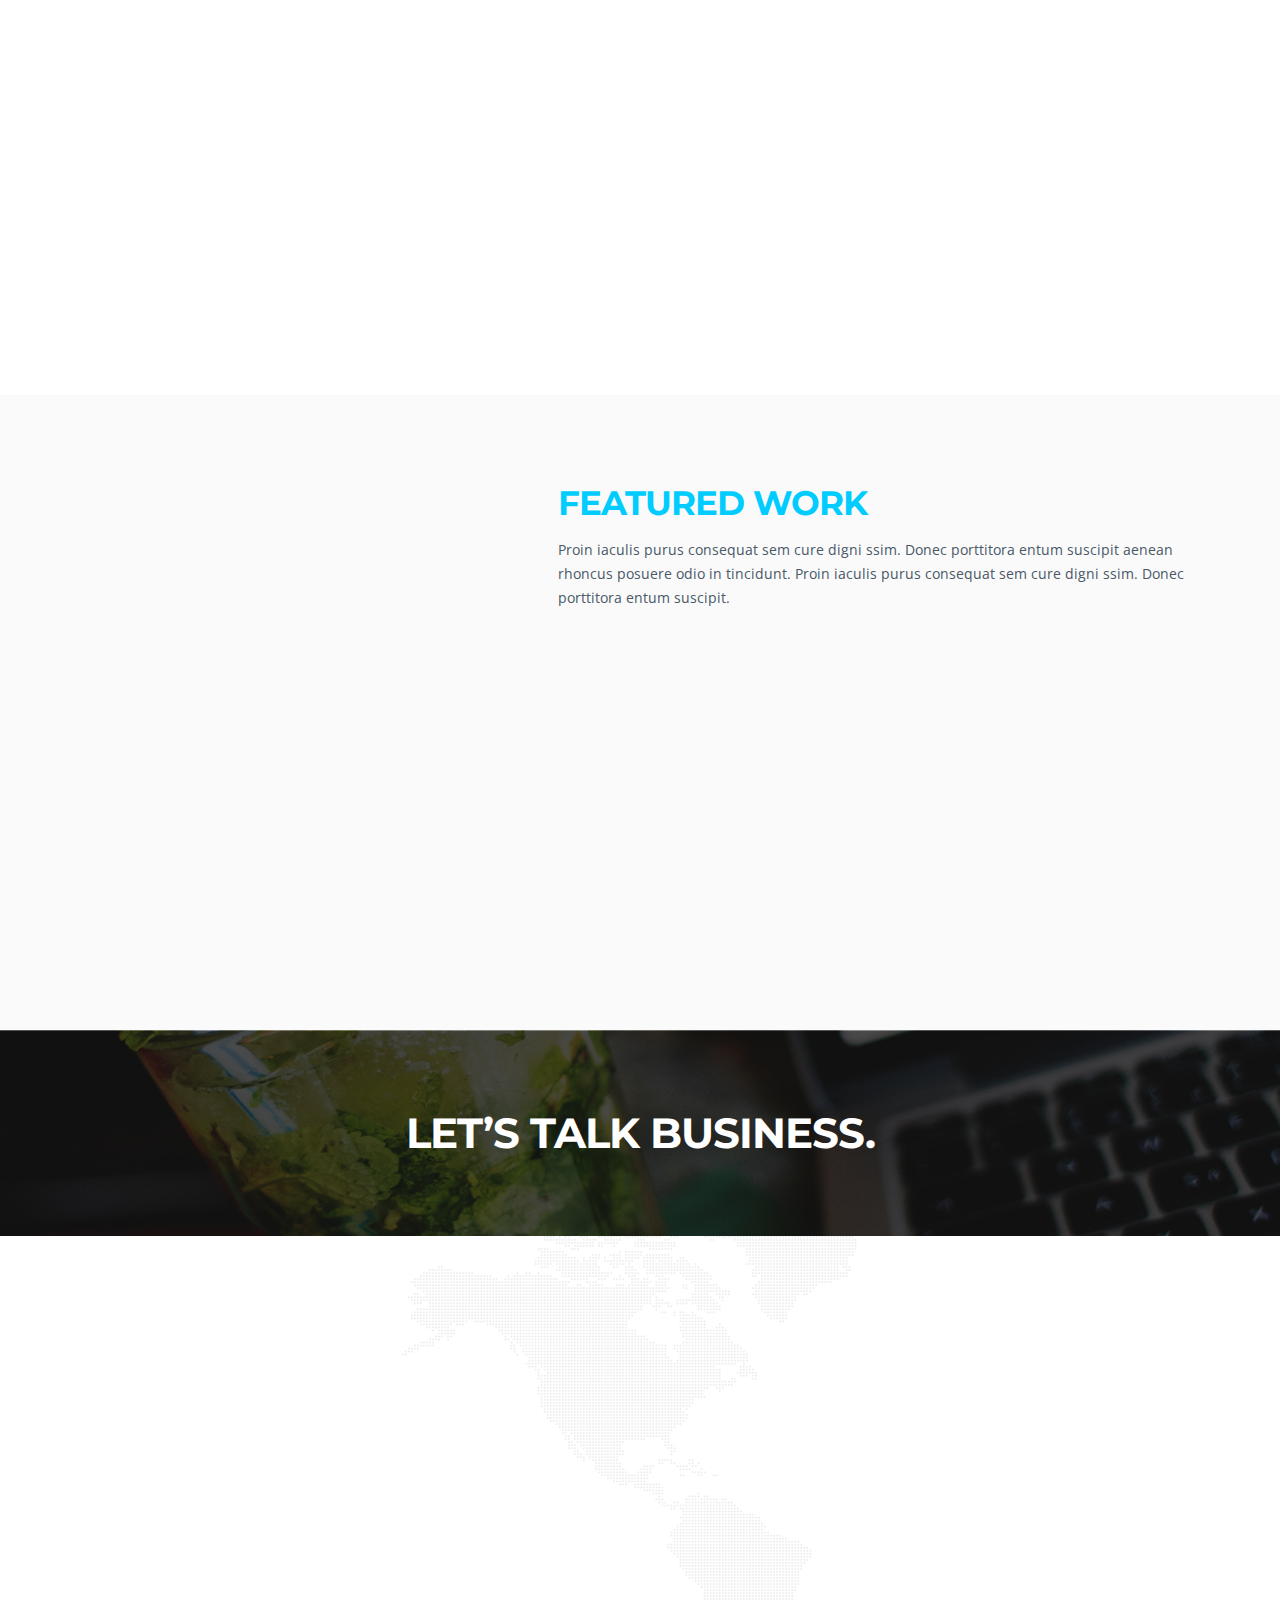
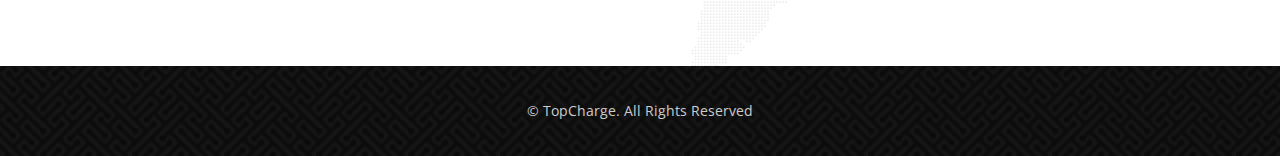
==== commit 5c8f4c6a: "Final Jan 20 Submission" ====
--- a/index.html
+++ b/index.html
@@ -58,7 +58,7 @@
 				<li class="small-logo"><a href="index.html"><img src="img/bolt_50.png" alt=""></a></li>
 				<li><a href="blog.html">Blog</a></li>
 				<li><a href="about_us.html">Team</a></li>
-				<li><a href="contact.html">Contact</a></li>
+				<li><a href="#contact">Contact</a></li>
 			</ul>
 			<a class="res-nav_click" href="#"><i class="fa fa-bars"></i></a>
 		</div>
@@ -177,7 +177,7 @@
 		<section class="main-section contact" id="contact">
 
 			<div class="row">
-				<div class="col-lg-6 col-sm-7 wow fadeInLeft">
+				<div class="wow fadeInLeft">
 					<div class="contact-info-box address clearfix">
 						<h3><i class=" icon-map-marker"></i>Address:</h3>
 						<span>200 University Ave W, Waterloo, ON N2L 3G1.</span>
@@ -193,33 +193,6 @@
 					<div class="contact-info-box hours clearfix">
 						<h3><i class="fa fa-clock-o"></i>Hours:</h3>
 						<span><strong>Monday - Thursday:</strong> 10am - 6pm<br><strong>Friday:</strong> People work on Fridays now?<br><strong>Saturday - Sunday:</strong> Best not to ask.</span>
-					</div>
-				</div>
-				<div class="col-lg-6 col-sm-5 wow fadeInUp delay-05s">
-					<div class="form">
-
-						<div id="sendmessage">Your message has been sent. Thank you!</div>
-						<div id="errormessage"></div>
-						<form action="" method="post" role="form" class="contactForm">
-							<div class="form-group">
-								<input type="text" name="name" class="form-control input-text" id="name" placeholder="Your Name" data-rule="minlen:4" data-msg="Please enter at least 4 chars" />
-								<div class="validation"></div>
-							</div>
-							<div class="form-group">
-								<input type="email" class="form-control input-text" name="email" id="email" placeholder="Your Email" data-rule="email" data-msg="Please enter a valid email" />
-								<div class="validation"></div>
-							</div>
-							<div class="form-group">
-								<input type="text" class="form-control input-text" name="subject" id="subject" placeholder="Subject" data-rule="minlen:4" data-msg="Please enter at least 8 chars of subject" />
-								<div class="validation"></div>
-							</div>
-							<div class="form-group">
-								<textarea class="form-control input-text text-area" name="message" rows="5" data-rule="required" data-msg="Please write something for us" placeholder="Message"></textarea>
-								<div class="validation"></div>
-							</div>
-
-							<div class="text-center"><button type="submit" class="input-btn">Send Message</button></div>
-						</form>
 					</div>
 				</div>
 			</div>
--- a/css/style.css
+++ b/css/style.css
@@ -351,7 +351,7 @@
 	-webkit-transition:all 0.3s ease-in-out;
 }
 .Portfolio-nav li a:hover{
-	background:#7cc576;
+	background:#00CCFF;
 	color:#fff;
 	text-decoration:none;
 }
@@ -382,7 +382,7 @@
 }
 
 .Portfolio-nav li a.current{
-	background:#7cc576;
+	background:#00CCFF;
 	color:#fff;
 	text-decoration:none;
 }
@@ -616,11 +616,11 @@
 /* Contact
 ---------------------------------*/
 .main-section.contact{
-	padding:90px 0 100px;
+	padding:90px 300px 100px;
 }
 
 .main-section.contact{
-	background:url(../img/bg-map.png) left 190px no-repeat;
+	background:url(../img/bg-map.png) center  no-repeat;
 }
 .contact-info-box{
 	font-size:15px;
@@ -630,8 +630,8 @@
 .contact-info-box h3{
 	font-size: 15px;
 	font-weight:400;
+	width:102;
 	float:left;
-	width:102px;
 	margin-right:12px;
 	line-height:28px;
 }
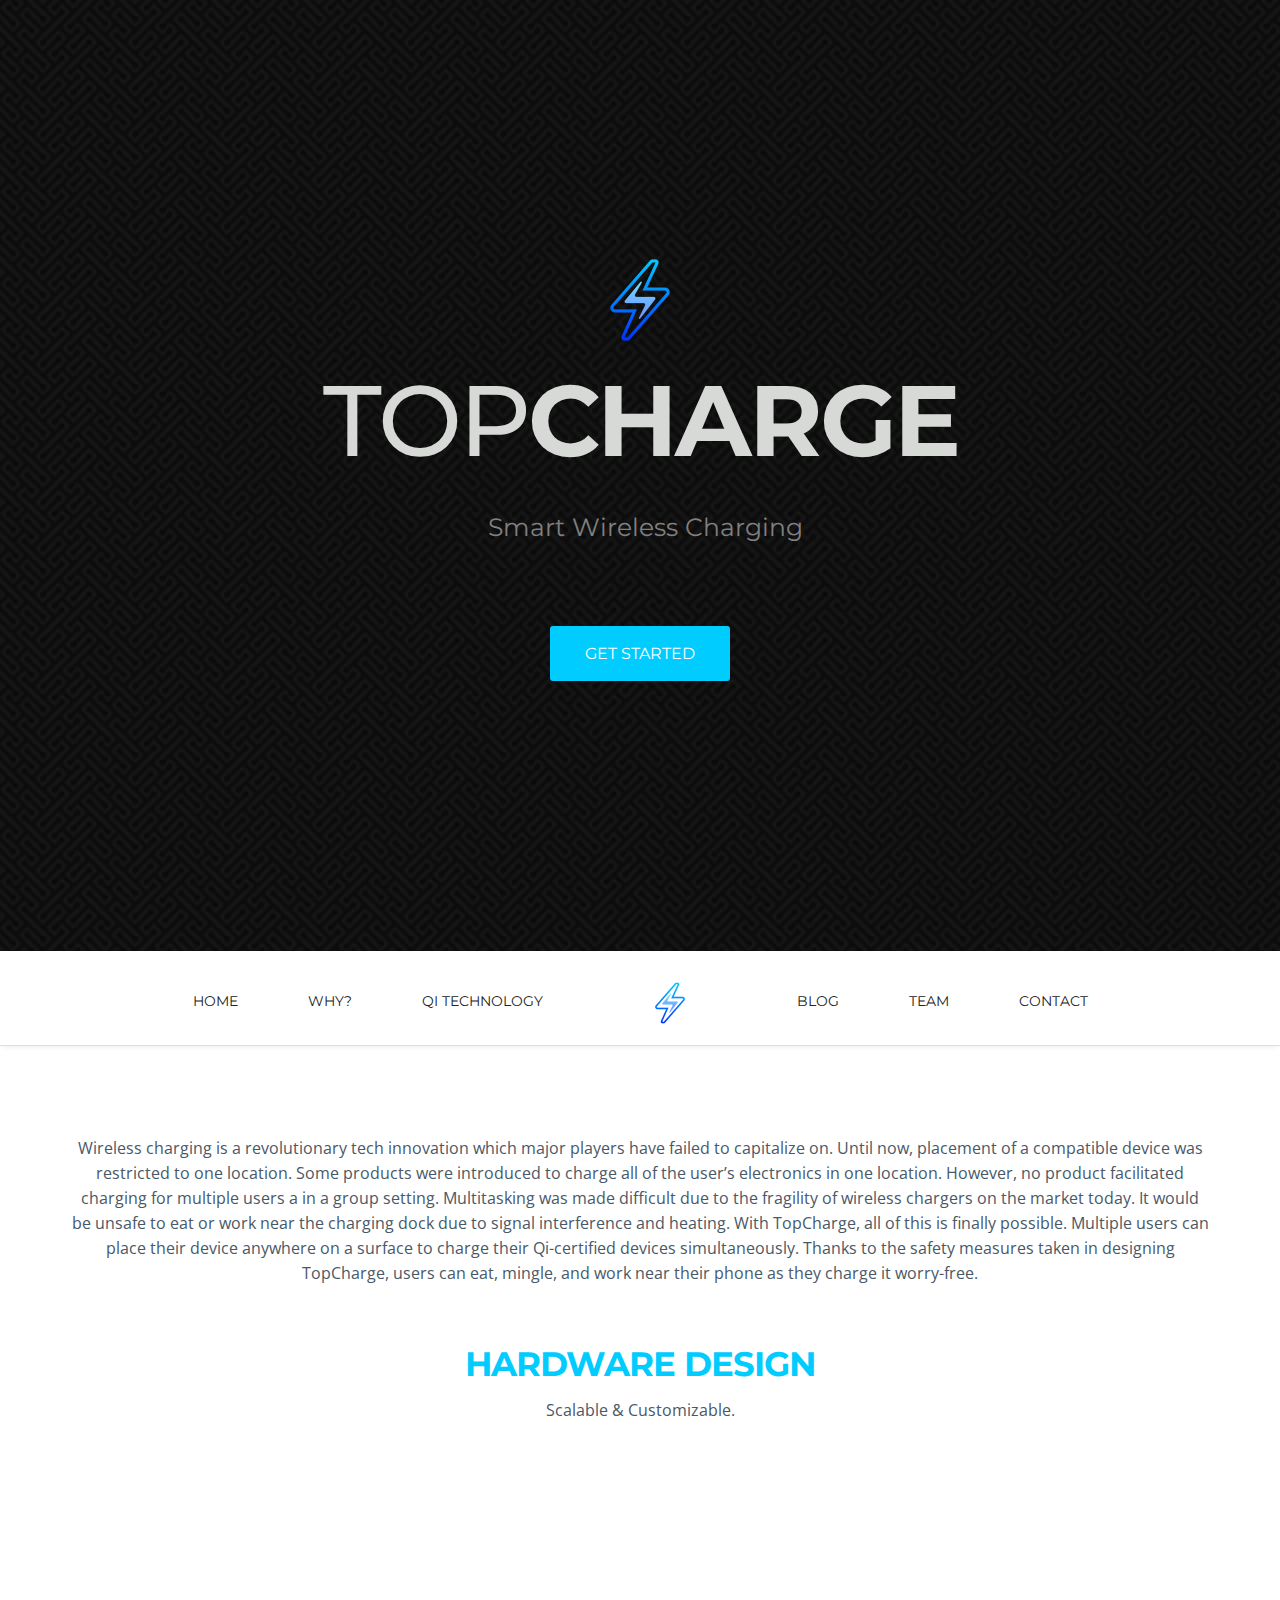
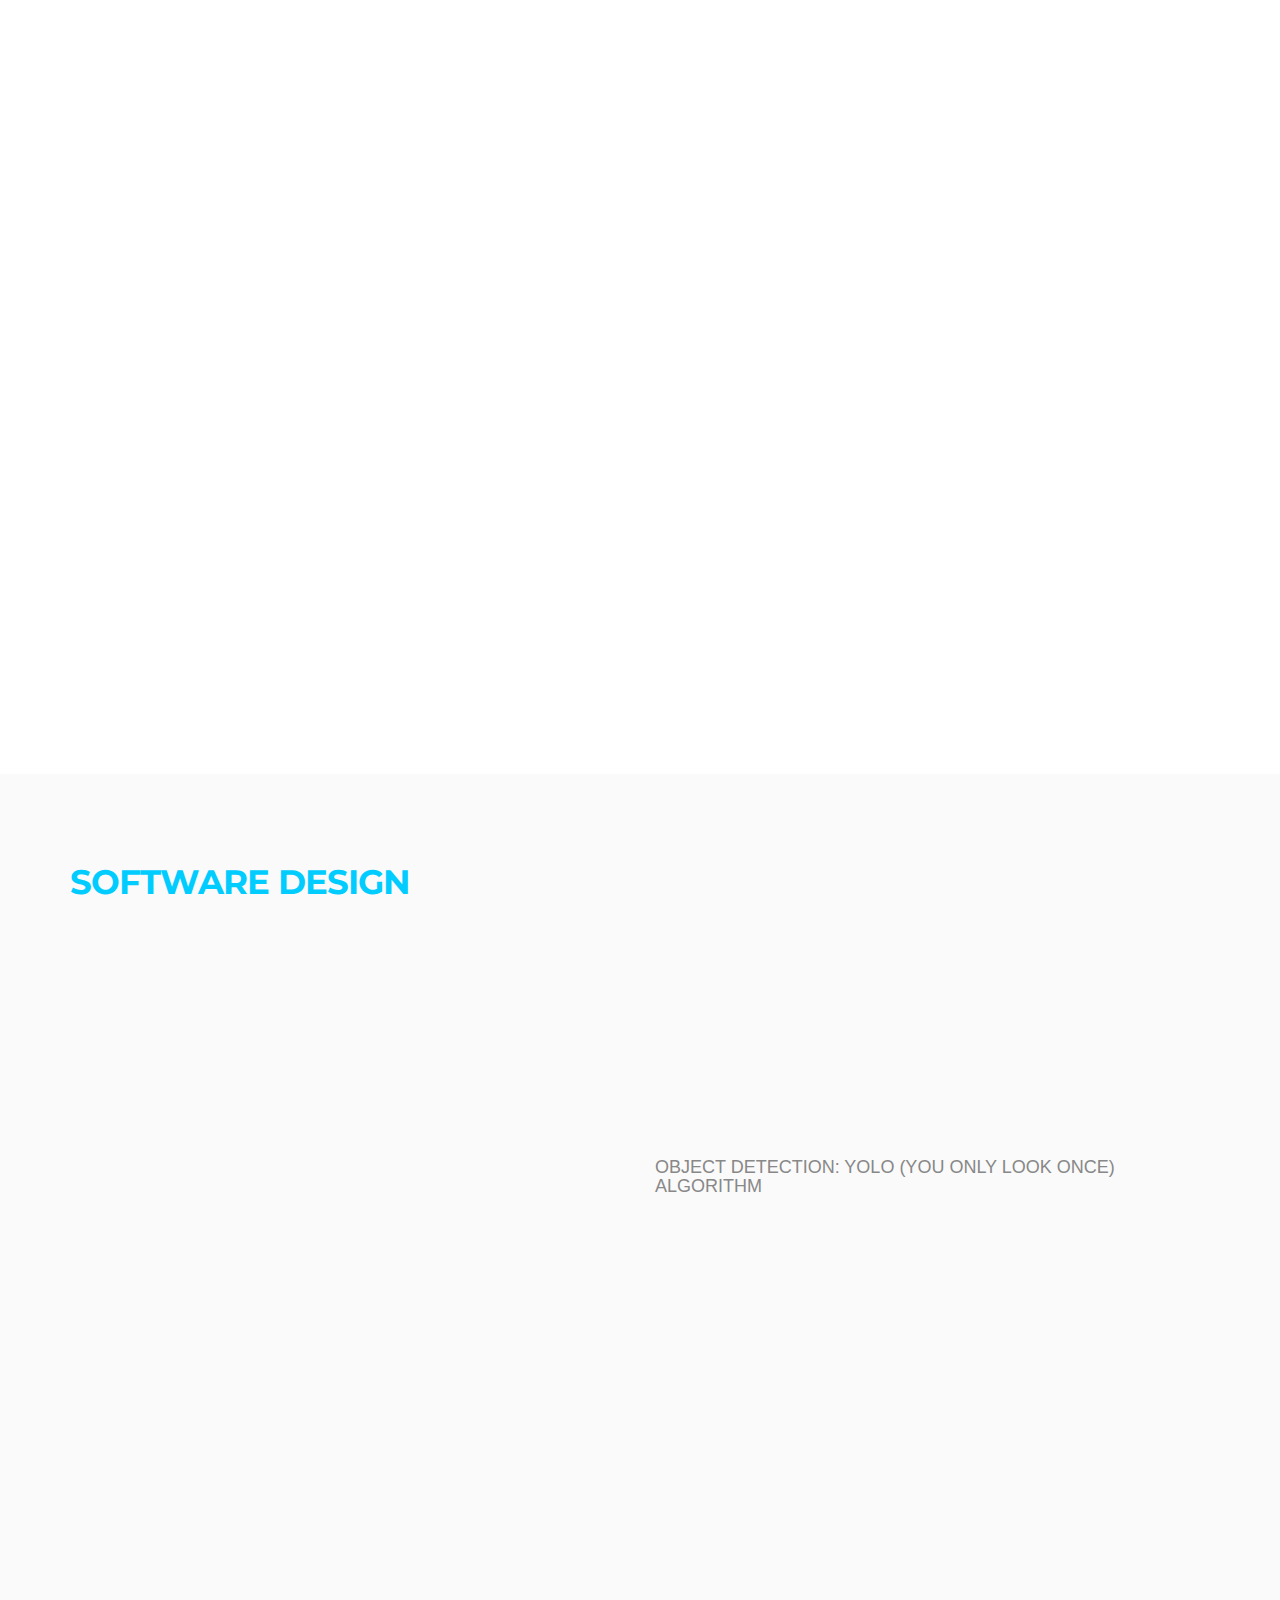
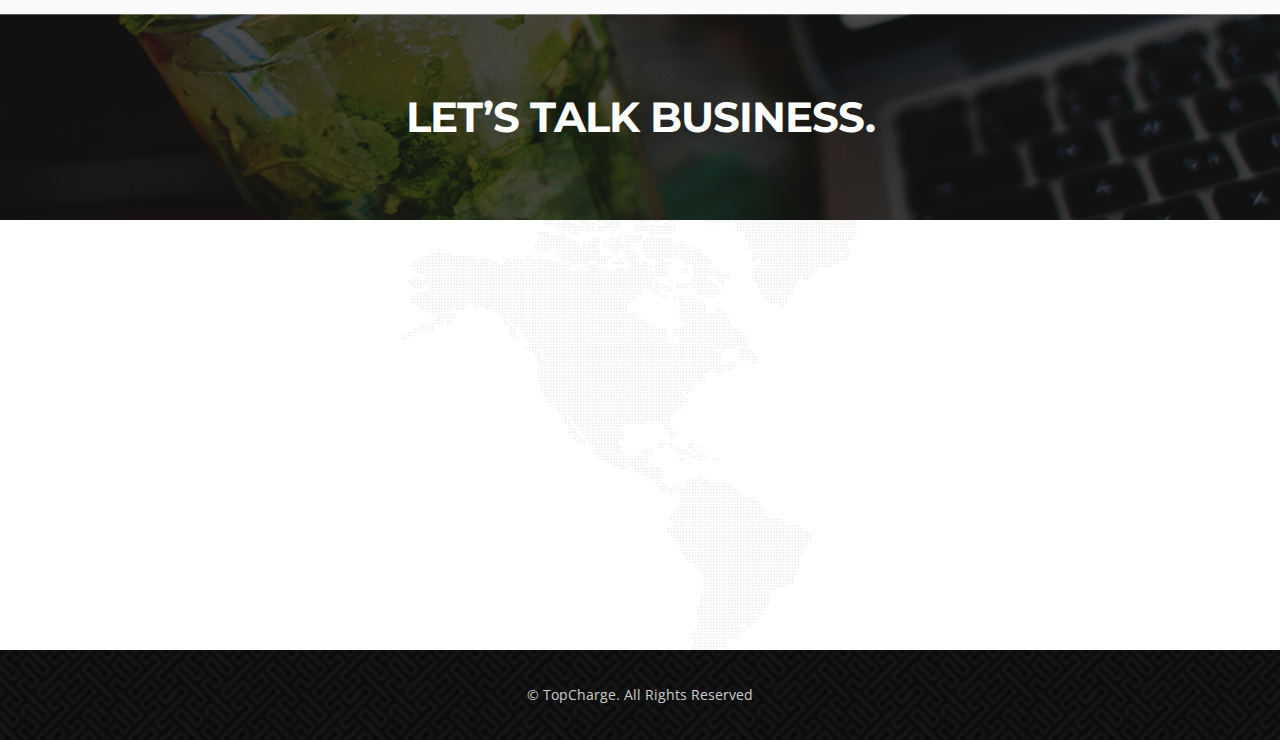
==== commit cd2edaca: "Blog and homepage" ====
--- a/index.html
+++ b/index.html
@@ -72,17 +72,17 @@
 		<div class="container">
 			<H6>Wireless charging is a revolutionary tech innovation which major players have failed to capitalize on.  Until now, placement of a compatible device was restricted to one location.  Some products were introduced to charge all of the user’s electronics in one location.  However, no product facilitated charging for multiple users a in a group setting.  Multitasking was made difficult due to the fragility of wireless chargers on the market today.  It would be unsafe to eat or work near the charging dock due to signal interference and heating.  With TopCharge, all of this is finally possible.  Multiple users can place their device anywhere on a surface to charge their Qi-certified devices simultaneously.  Thanks to the safety measures taken in designing TopCharge, users can eat, mingle, and work near their phone as they charge it worry-free.</H6>
 
-			<h2>Services</h2>
-			<h6>We offer exceptional service with complimentary hugs.</h6>
+			<h2>Hardware Design</h2>
+			<h6> Scalable & Customizable. </h6>
 			<div class="row">
-				<div class="col-lg-4 col-sm-6 wow fadeInLeft delay-05s">
+				<div class="col-lg-8 col-sm-8 wow fadeInLeft delay-05s">
 					<div class="service-list">
 						<div class="service-list-col1">
-							<i class="fa fa-paw"></i>
+							<i class="fa fa-square-o"></i>
 						</div>
 						<div class="service-list-col2">
-							<h3>branding &amp; identity</h3>
-							<p>Proin iaculis purus digni consequat sem digni ssim. Donec entum digni ssim.</p>
+							<h3>Scalable Grid</h3>
+							<p> Repeated cluster of PCBs enables manufacturing of tables in boardrooms and classrooms.</p>
 						</div>
 					</div>
 					<div class="service-list">
@@ -90,17 +90,17 @@
 							<i class="fa fa-gear"></i>
 						</div>
 						<div class="service-list-col2">
-							<h3>web development</h3>
-							<p>Proin iaculis purus consequat sem digni ssim. Digni ssim porttitora .</p>
+							<h3>QI Standard</h3>
+							<p>Circuitry follows Qi standard to allow wide range of phones.</p>
 						</div>
 					</div>
 					<div class="service-list">
 						<div class="service-list-col1">
-							<i class="fa fa-apple"></i>
+							<i class="fa fa-fire"></i>
 						</div>
 						<div class="service-list-col2">
-							<h3>mobile design</h3>
-							<p>Proin iaculis purus consequat digni sem digni ssim. Purus donec porttitora entum.</p>
+							<h3>Negligible Heat Transfer </h3>
+							<p>Negligible heat transfer when using a grid system rather than overlapping coils.</p>
 						</div>
 					</div>
 					<div class="service-list">
@@ -108,16 +108,53 @@
 							<i class="fa fa-medkit"></i>
 						</div>
 						<div class="service-list-col2">
-							<h3>24/7 Support</h3>
-							<p>Proin iaculis purus consequat sem digni ssim. Sem porttitora entum.</p>
-						</div>
-					</div>
-				</div>
-				<figure class="col-lg-8 col-sm-6  text-right wow fadeInUp delay-02s">
-					<img src="img/macbook-pro.png" alt="">
+							<h3>Power Management</h3>
+							<p>Circuitry controls which coil is activated, to facilitate power management and accommodate various sizes/types of coils.</p>
+						</div>
+					</div>
+				</div>
+				<figure class="col-lg-4 col-sm-4  text-right wow fadeInUp delay-02s">
+					<img src="img/circuithardware.png" alt="">
 				</figure>
 
 			</div>
+		<div class="container">
+			<div class="row">
+				<figure class="col-lg-8 col-sm-4 wow fadeInLeft">
+					<img src="img/Portfolio-pic7.jpg" alt="">
+				</figure>
+				<div class="col-lg-3 col-sm-8 featured-work">
+					<div class="featured-box">
+						<div class="featured-box-col1 wow fadeInRight delay-02s">
+							<i class="fa fa-magic"></i>
+						</div>
+						<div class="featured-box-col2 wow fadeInRight delay-02s">
+							<h3>Waterproof Surface</h3>
+							<p>Coils hidden under waterproof surface prevent water damage from spills.</p>
+						</div>
+					</div>
+					<div class="featured-box">
+						<div class="featured-box-col1 wow fadeInRight delay-04s">
+							<i class="fa fa-gear"></i>
+						</div>
+						<div class="featured-box-col2 wow fadeInRight delay-04s">
+							<h3>Embedded Coils</h3>
+							<p> Embedded coils reduce the need for individual enclosures. Insulation after milling prevents static and shorting.</p>
+						</div>
+					</div>
+					<div class="featured-box">
+						<div class="featured-box-col1 wow fadeInRight delay-06s">
+							<i class="fa fa-dashboard"></i>
+						</div>
+						<div class="featured-box-col2 wow fadeInRight delay-06s">
+							<h3>Fully Customizable</h3>
+							<p>Fully customizable structural design with respect to dimensions and material thanks to modularity and insulation.</p>
+						</div>
+					</div>
+					<a class="Learn-More" href="#">Learn More</a>
+				</div>
+			</div>
+		</div>
 		</div>
 	</section>
 	<!--main-section-end-->
@@ -125,38 +162,52 @@
 	<section class="main-section alabaster">
 		<!--main-section alabaster-start-->
 		<div class="container">
+		<div class="row">
+				<div class="col-lg-10 col-sm-8 featured-work">
+					<h2>Software Design</h2>
+					<div class="featured-box">
+						<div class="featured-box-col1 wow fadeInRight delay-02s">
+							<i class="fa fa-gear"></i>
+						</div>
+						<div class="featured-box-col2 wow fadeInRight delay-02s">
+							<h3>Controlled</h3>
+							<p>Software temporarily shuts off adjacent or overlapping coils to ensure appropriate pairing is achieved.</p>
+						</div>
+					</div>
+					<div class="featured-box">
+						<div class="featured-box-col1 wow fadeInRight delay-04s">
+							<i class="fa fa-low-vision"></i>
+						</div>
+						<div class="featured-box-col2 wow fadeInRight delay-04s">
+							<h3>Computer Vision</h3>
+							<p>Camera sensor enables computer vision for detection and activation of coils.</p>
+						</div>
+					</div>
+					<div class="featured-box">
+						<div class="featured-box-col1 wow fadeInRight delay-06s">
+							<i class="fa fa-tv"></i>
+						</div>
+						<div class="featured-box-col2 wow fadeInRight delay-06s">
+							<h3>Feedback Display</h3>
+							<p>Camera and screen can warn users of metal objects near active coils in case of possible interference or heating hazard. It also provides user onscreen feedback if phone position adjustment is required, or is all coils are in use.</p>
+						</div>
+					</div>
+					<a class="Learn-More" href="#">Learn More</a>
+				</div>
+			</div>
 			<div class="row">
-				<figure class="col-lg-5 col-sm-4 wow fadeInLeft">
-					<img src="img/iphone.png" alt="">
+				<figure class="col-lg-6 col-sm-4 wow fadeInLeft">
+					<img src="img/yolo.png" alt="">
 				</figure>
-				<div class="col-lg-7 col-sm-8 featured-work">
-					<h2>featured work</h2>
-					<P class="padding-b">Proin iaculis purus consequat sem cure digni ssim. Donec porttitora entum suscipit aenean rhoncus posuere odio in tincidunt. Proin iaculis purus consequat sem cure digni ssim. Donec porttitora entum suscipit.</P>
-					<div class="featured-box">
-						<div class="featured-box-col1 wow fadeInRight delay-02s">
-							<i class="fa fa-magic"></i>
-						</div>
-						<div class="featured-box-col2 wow fadeInRight delay-02s">
-							<h3>magic of theme development</h3>
-							<p>Proin iaculis purus consequat sem cure digni ssim. Donec porttitora entum suscipit aenean rhoncus posuere odio in tincidunt. </p>
-						</div>
-					</div>
-					<div class="featured-box">
-						<div class="featured-box-col1 wow fadeInRight delay-04s">
-							<i class="fa fa-gift"></i>
-						</div>
+				<div class="col-lg-6 col-sm-8 featured-work">
+					<h4 class="padding-b">OBJECT DETECTION: YOLO (YOU ONLY LOOK ONCE) ALGORITHM</h4>
+					<div class="featured-box">
+
 						<div class="featured-box-col2 wow fadeInRight delay-04s">
-							<h3>neatly packaged</h3>
-							<p>Proin iaculis purus consequat sem cure digni ssim. Donec porttitora entum suscipit aenean rhoncus posuere odio in tincidunt. </p>
-						</div>
-					</div>
-					<div class="featured-box">
-						<div class="featured-box-col1 wow fadeInRight delay-06s">
-							<i class="fa fa-dashboard"></i>
-						</div>
-						<div class="featured-box-col2 wow fadeInRight delay-06s">
-							<h3>SEO optimized</h3>
-							<p>Proin iaculis purus consequat sem cure digni ssim. Donec porttitora entum suscipit aenean rhoncus posuere odio in tincidunt. </p>
+							<h3>Predictions are encoded as S x S x (B*5 + C) tensor</h3>
+						</div>
+												<div class="featured-box-col2 wow fadeInRight delay-02s">
+							<p>Image divided into S x S grid; for each grid cell, predicts B bounding boxes, confidence for those boxes, and C class probabilities.</p>
 						</div>
 					</div>
 					<a class="Learn-More" href="#">Learn More</a>
--- a/css/style.css
+++ b/css/style.css
@@ -277,6 +277,11 @@
 .featured-work p.padding-b{
 	padding-bottom:35px;
 }
+
+.featured-work h4.padding-b{
+	padding-bottom:35px;
+}
+
 .featured-box-col1{
 	width:60px;
 	float:left;
@@ -517,7 +522,7 @@
 	float: left;
 }
 .team-leader-box span{
-	margin-bottom:24px;
+	margin-bottom:15px;
 	display:block;
 }
 .team-leader-box:nth-of-type(3n+0){ margin:0;}
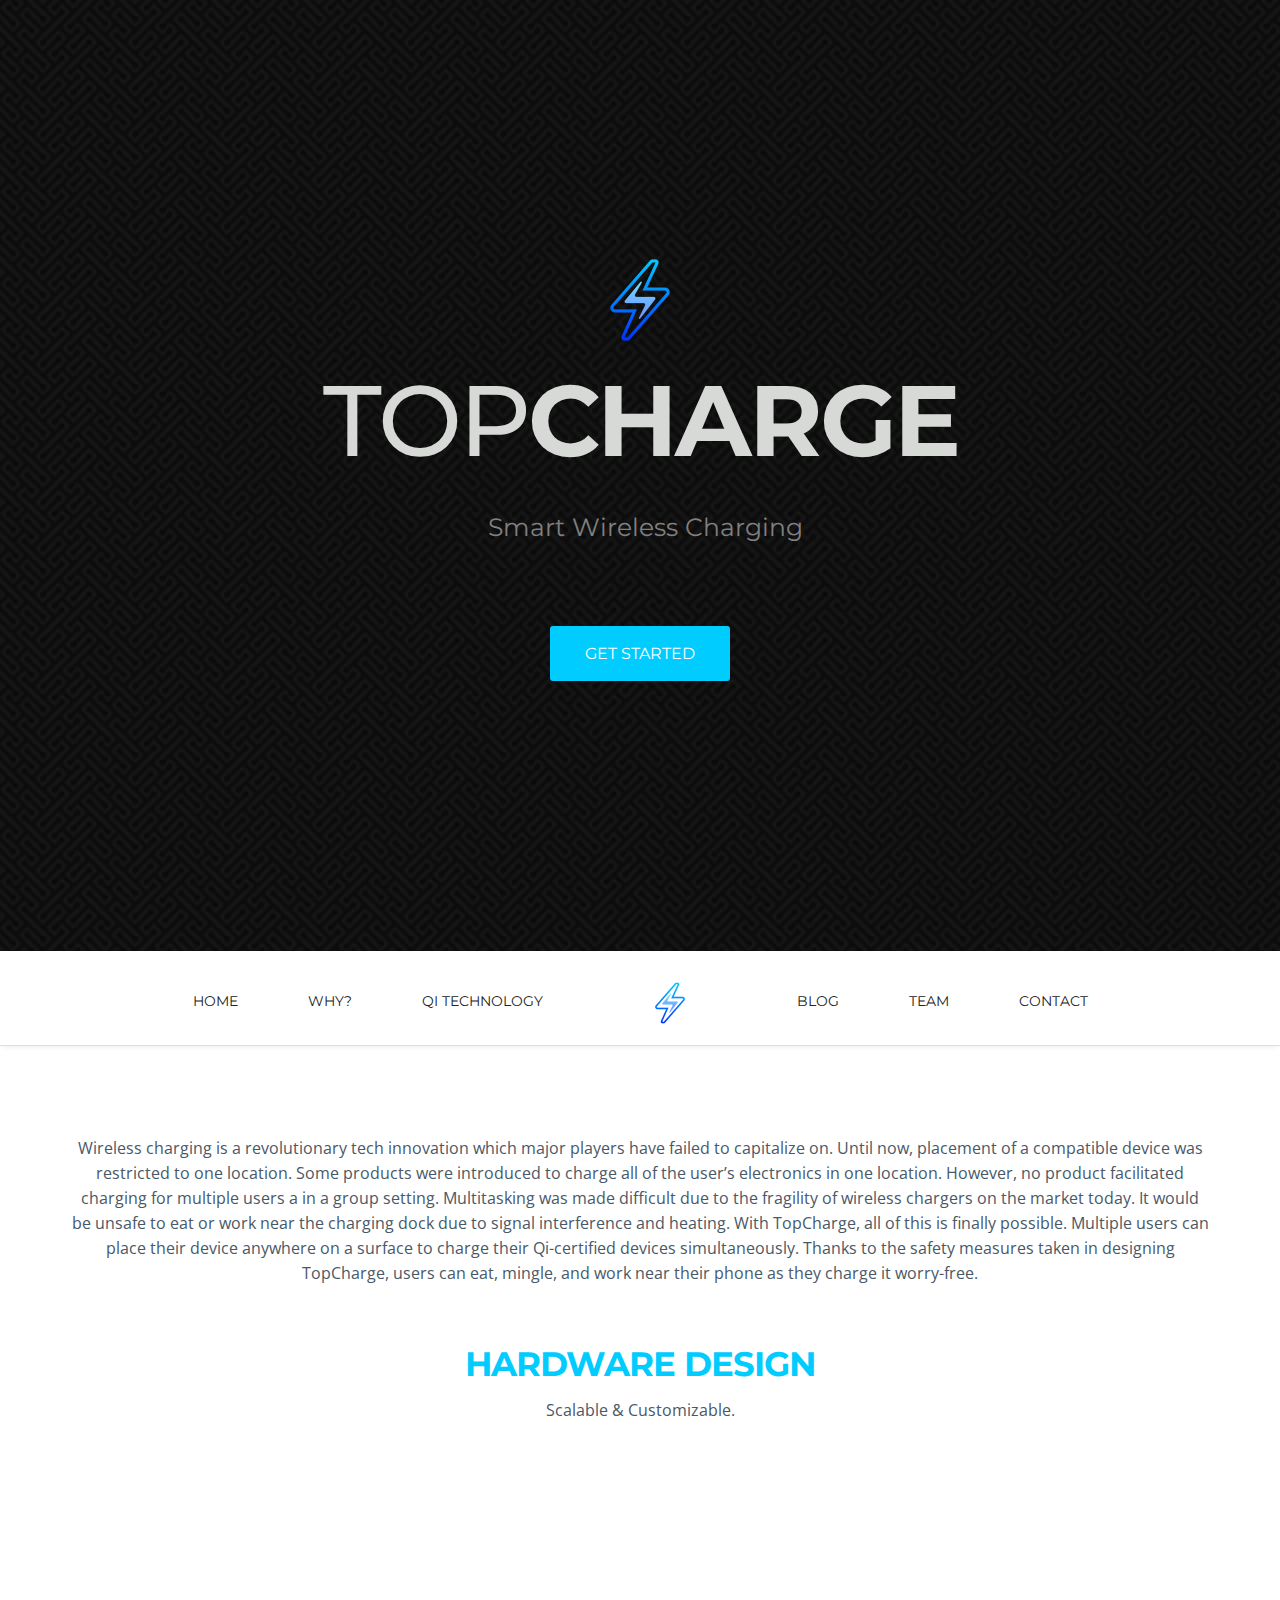
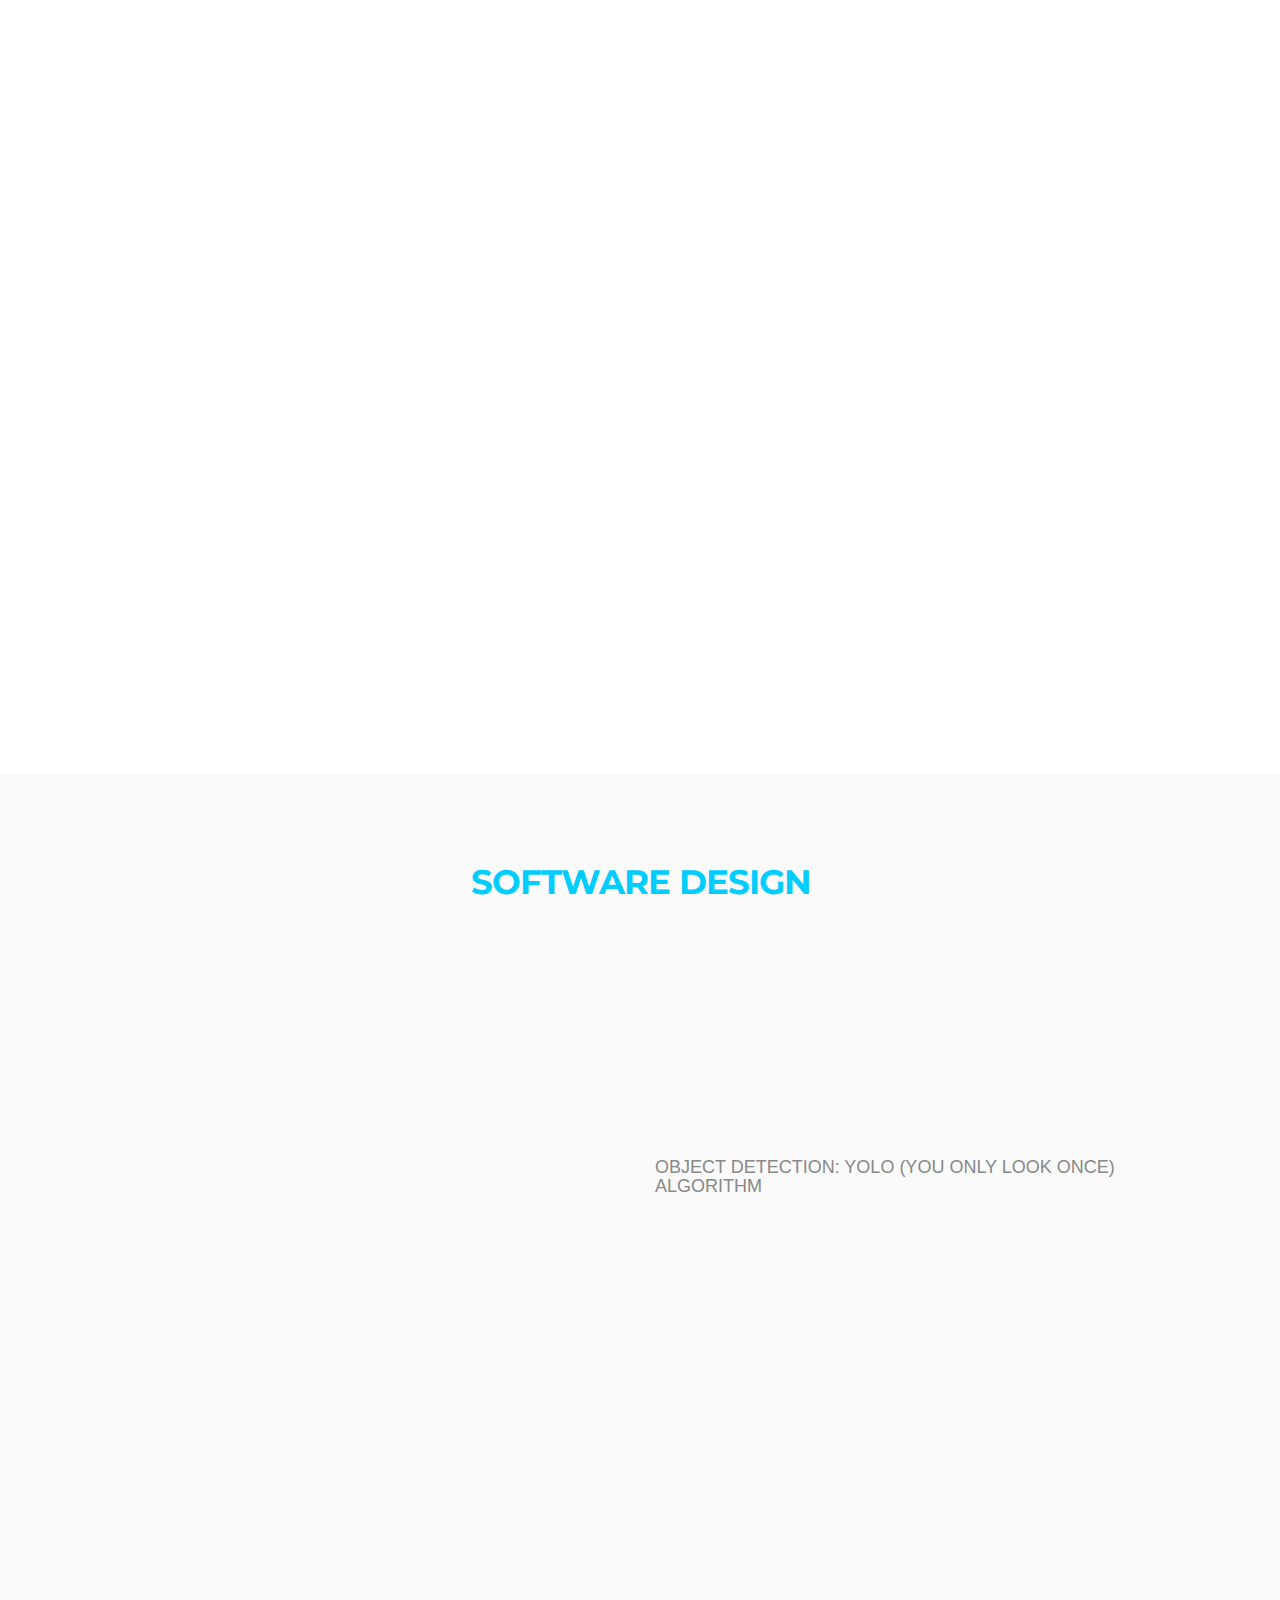
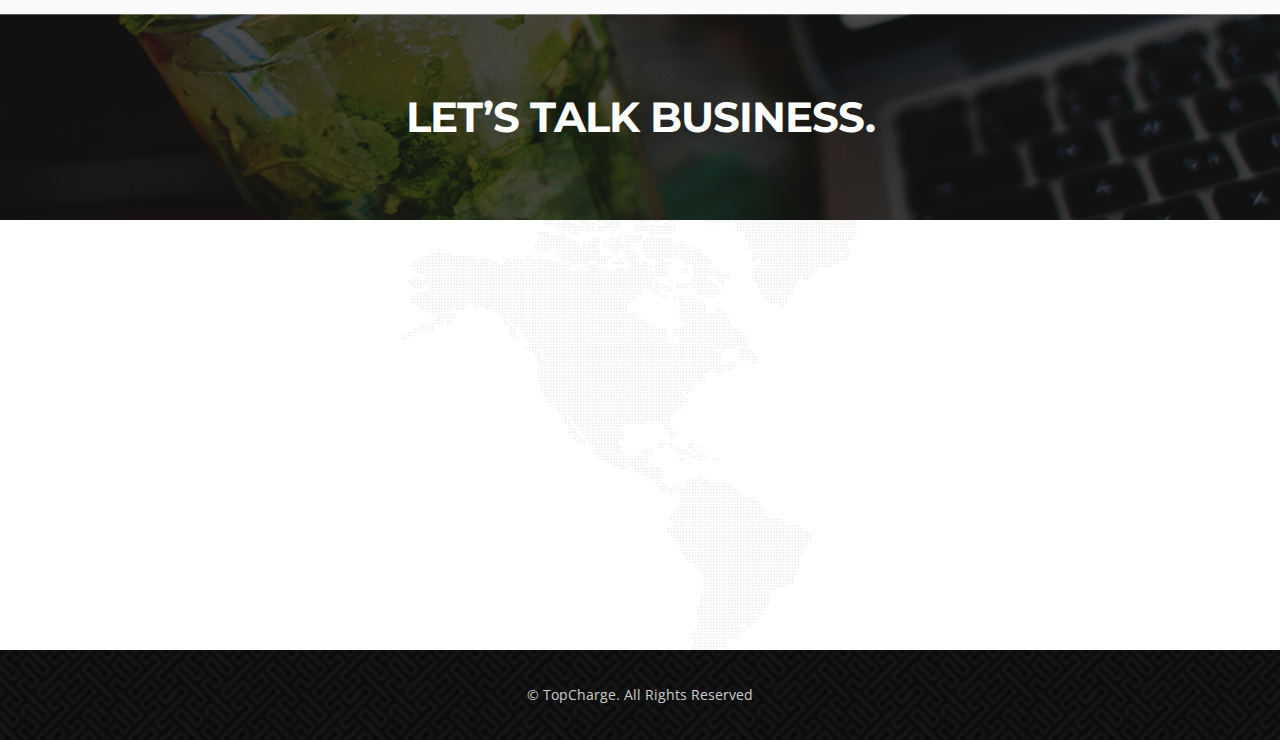
==== commit 405928a3: "Final update for blogs" ====
--- a/index.html
+++ b/index.html
@@ -162,9 +162,10 @@
 	<section class="main-section alabaster">
 		<!--main-section alabaster-start-->
 		<div class="container">
+			<h2>Software Design</h2>
 		<div class="row">
 				<div class="col-lg-10 col-sm-8 featured-work">
-					<h2>Software Design</h2>
+
 					<div class="featured-box">
 						<div class="featured-box-col1 wow fadeInRight delay-02s">
 							<i class="fa fa-gear"></i>
